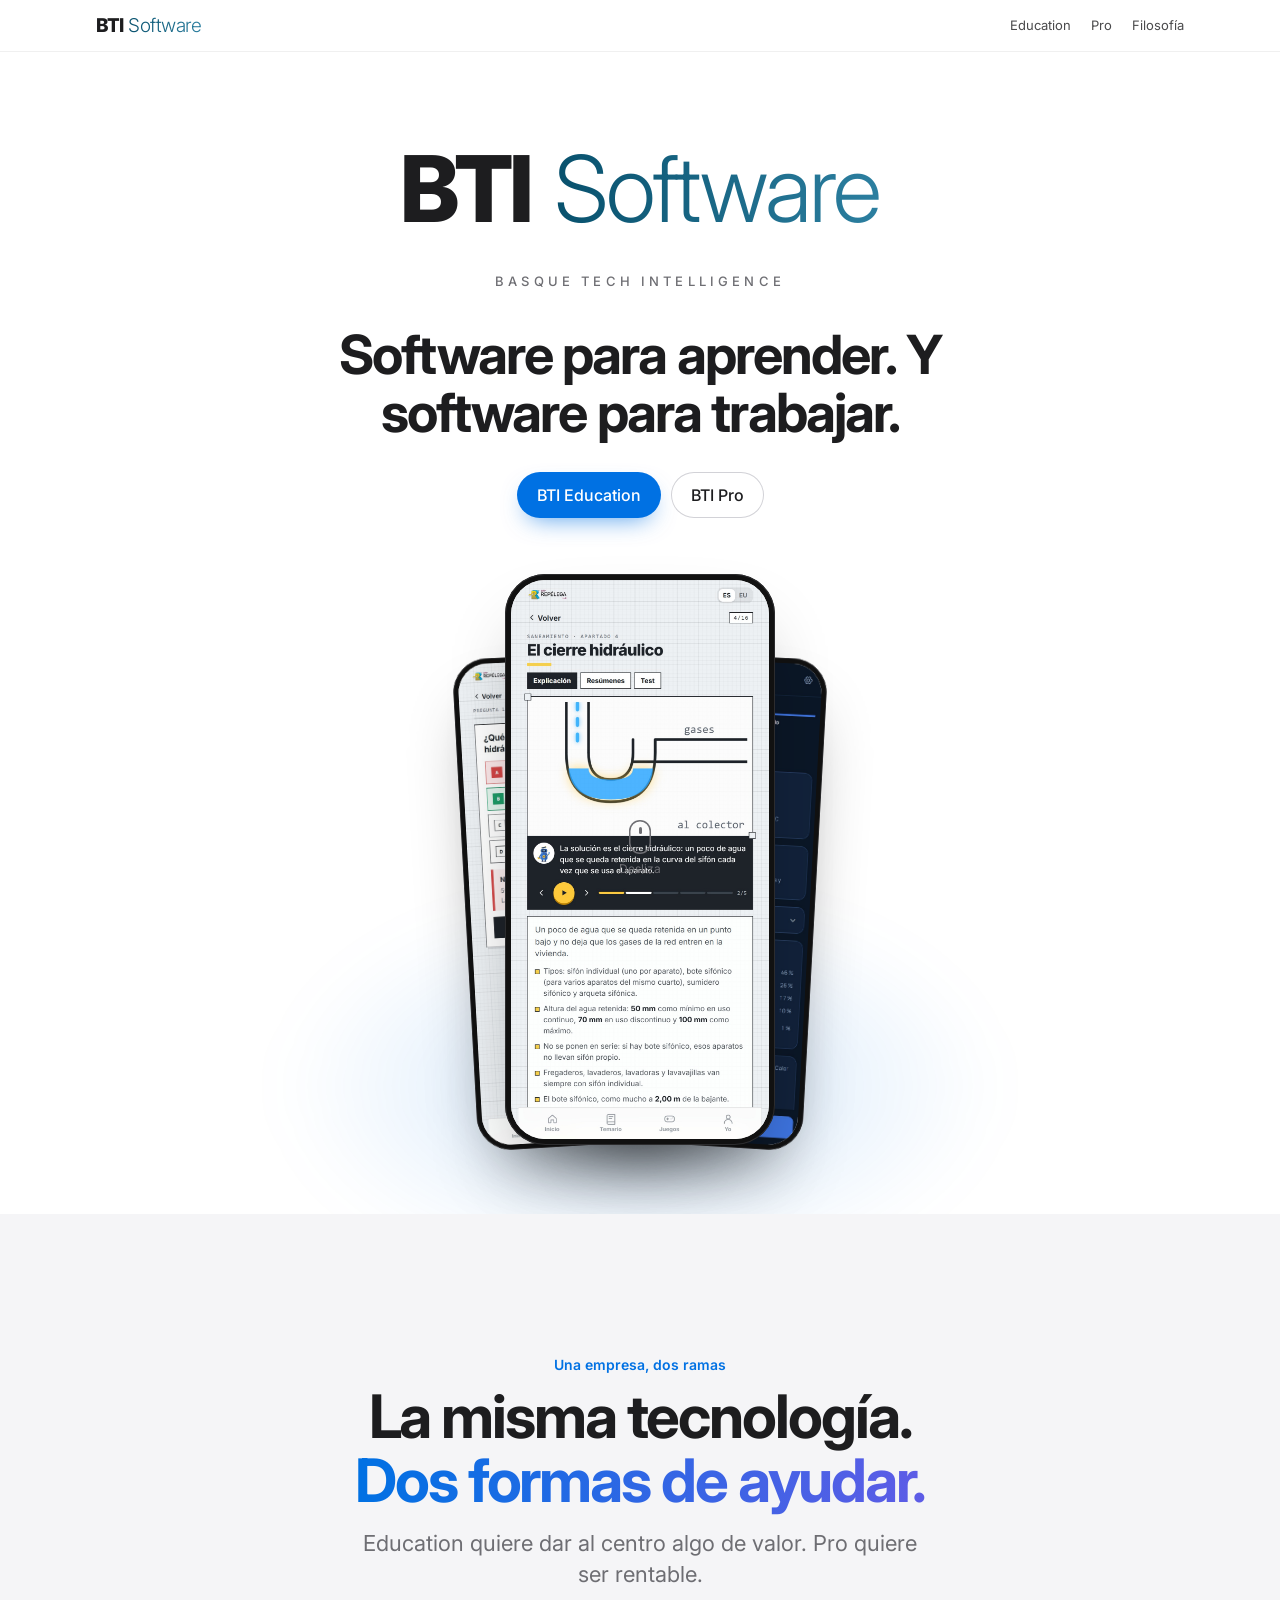
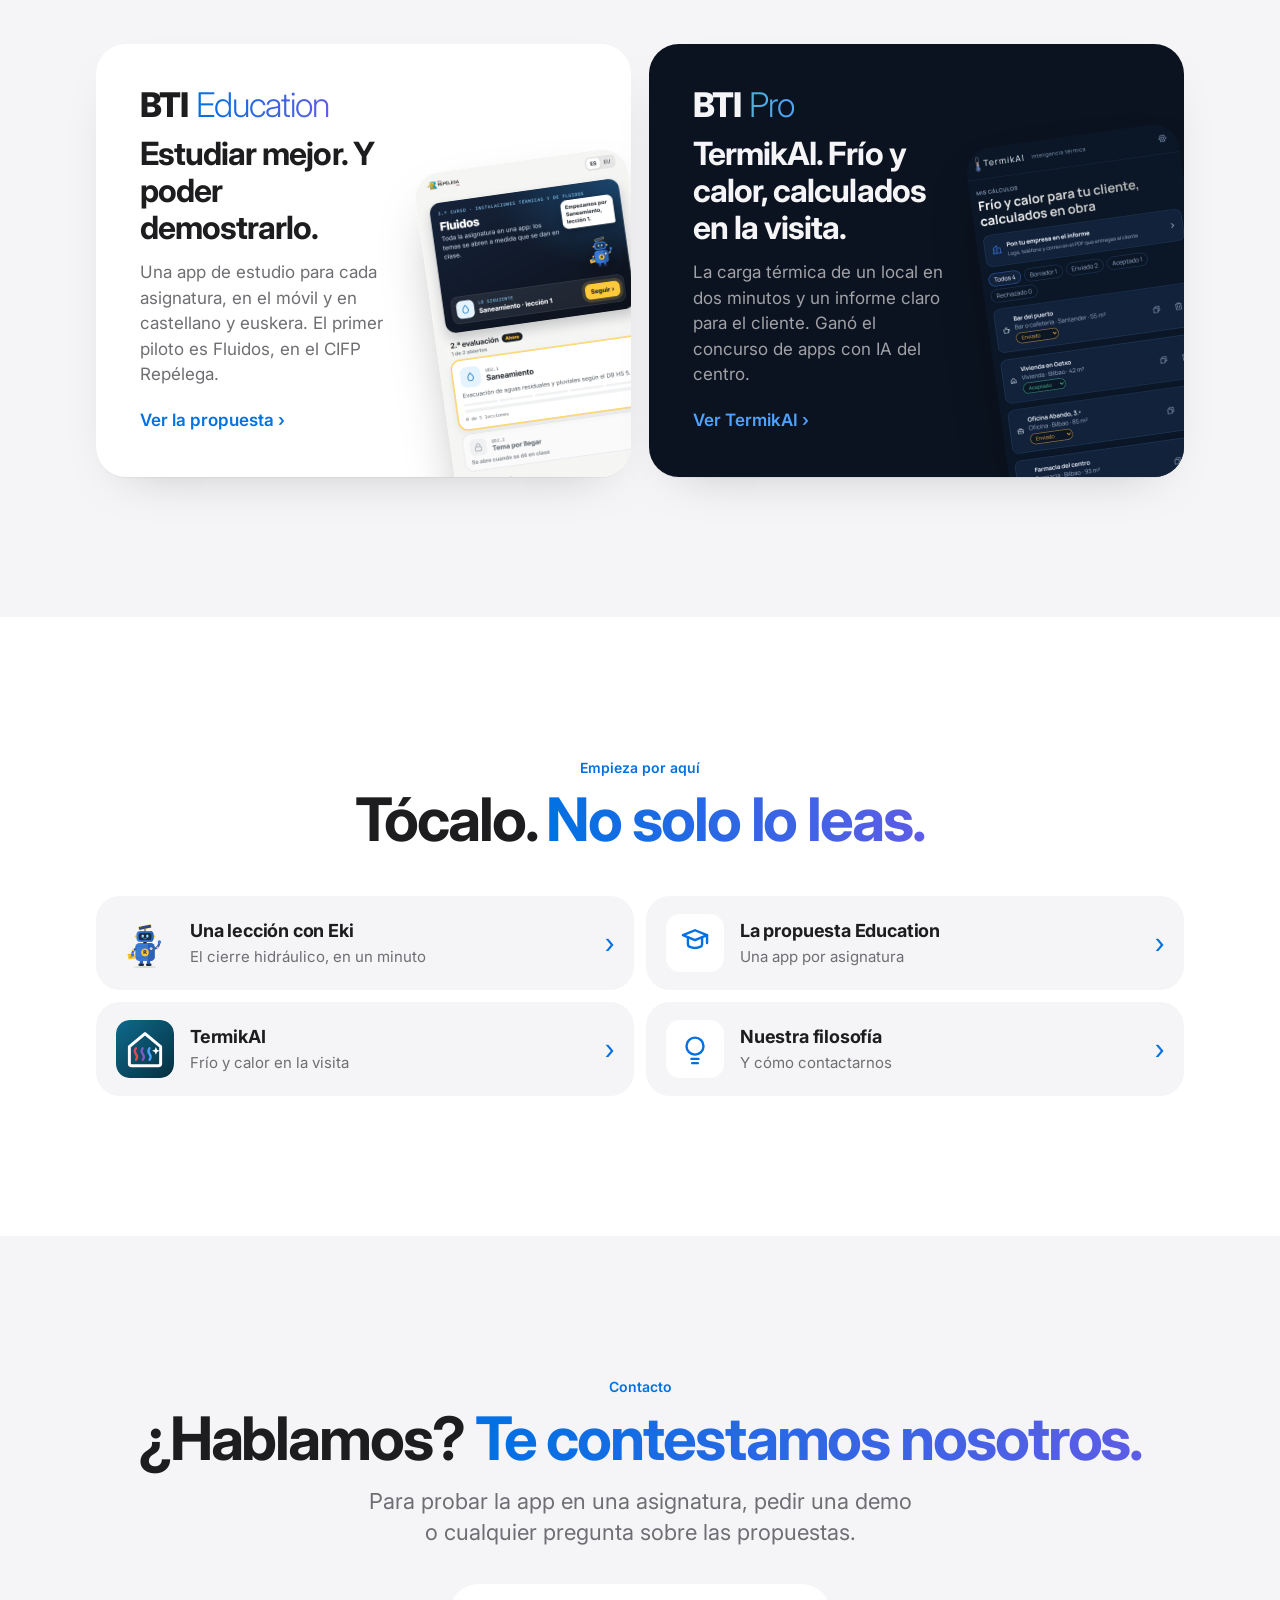
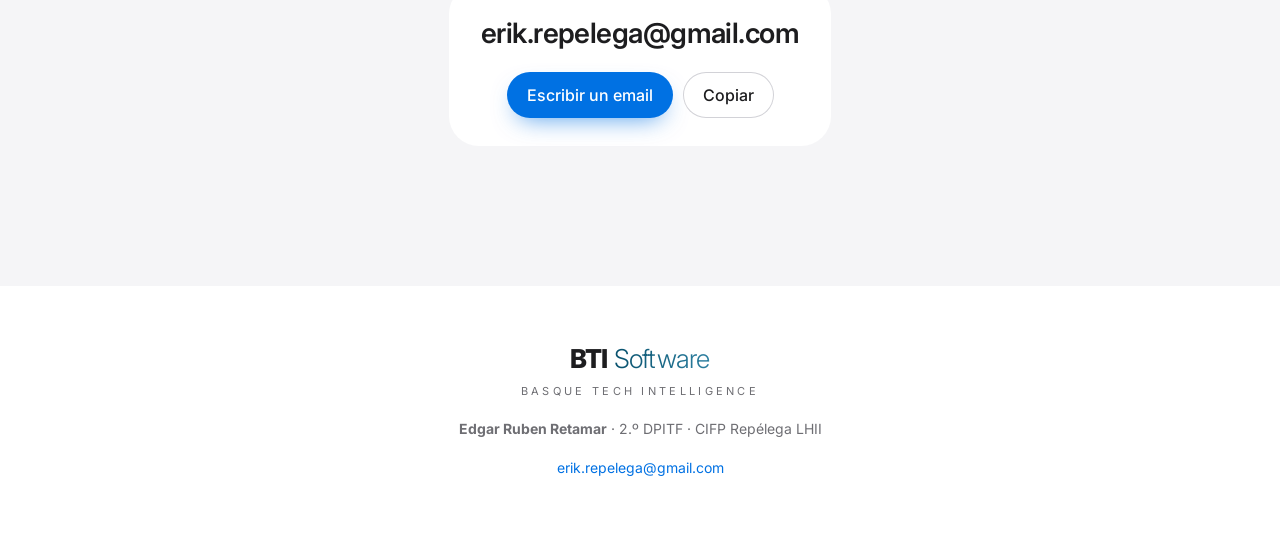
==== index.html @ 6adeb40c "Publicación 2026-11-21 17:12" ====
<!doctype html>
<html lang="es">
<head>
<meta charset="utf-8">
<meta name="viewport" content="width=device-width, initial-scale=1">
<title>BTI Software</title>
<meta name="description" content="BTI Software: BTI Education y BTI Pro. Propuestas, demos y vídeos.">
<link rel="icon" href="img/robot.svg">
<link rel="preconnect" href="https://fonts.googleapis.com">
<link rel="stylesheet" href="https://fonts.googleapis.com/css2?family=Inter:wght@300;400;500;600;700;800&display=swap">
<link rel="stylesheet" href="css/estilos.css">
</head>
<body>

<nav class="nav" id="nav">
  <div class="wrap">
    <a href="index.html" class="bti" aria-label="BTI Software"><b>BTI</b><i class="sw">Software</i></a>
    <div class="links"><a href="education.html">Education</a><a href="pro.html">Pro</a><a href="filosofia.html">Filosofía</a></div>
  </div>
  <div class="progress" id="progress"></div>
</nav>


<main>
<!-- 1 · Portada -->
<header class="hero" id="top">
  <div class="wrap">
    <div class="mark"><span class="bti"><b>BTI</b><i class="sw">Software</i></span></div>
    <p class="tag">Basque Tech Intelligence</p>
    <h1 id="hero-title">Software para aprender. Y software para trabajar.</h1>
    <div class="branches">
      <a class="pill solid" href="education.html">BTI Education</a>
      <a class="pill ghost" href="pro.html">BTI Pro</a>
    </div>
  </div>
  <div class="fan" id="fan" aria-label="Capturas de las apps">
    <div class="glow"></div>
    <div class="phone" data-i="-1"><img src="img/test.jpg" alt="Test de la app de Fluidos"></div>
    <div class="phone" data-i="1"><img src="img/tk-resultado.jpg" alt="Resultado de TermikAI"></div>
    <div class="phone" data-i="0"><img src="img/teoria.jpg" alt="Teoría animada con Eki"></div>
  </div>
  <div class="scroll-hint"><span></span>Desliza</div>
</header>

<!-- 2 · La matriz y sus dos ramas -->
<section class="pad grey">
  <div class="wrap center">
    <p class="eyebrow rv">Una empresa, dos ramas</p>
    <h2 class="h2 rv d1">La misma tecnología. <span class="grad-edu">Dos formas de ayudar.</span></h2>
    <p class="sub rv d2">Education quiere dar al centro algo de valor. Pro quiere ser rentable.</p>
  </div>
  <div class="wrap">
    <div class="two">
      <a class="branch rv" href="education.html">
        <div class="text">
          <span class="bti"><b>BTI</b><i class="edu">Education</i></span>
          <h3>Estudiar mejor. Y poder demostrarlo.</h3>
          <p>Una app de estudio para cada asignatura, en el móvil y en castellano y euskera. El primer piloto es Fluidos, en el CIFP Repélega.</p>
          <span class="go">Ver la propuesta ›</span>
        </div>
        <img class="art" src="img/inicio.png" alt="">
      </a>
      <a class="branch dark rv d1" href="pro.html">
        <div class="text">
          <span class="bti"><b>BTI</b><i class="pro">Pro</i></span>
          <h3>TermikAI. Frío y calor, calculados en la visita.</h3>
          <p>La carga térmica de un local en dos minutos y un informe claro para el cliente. Ganó el concurso de apps con IA del centro.</p>
          <span class="go">Ver TermikAI ›</span>
        </div>
        <img class="art" src="img/tk-inicio.jpg" alt="">
      </a>
    </div>
  </div>
</section>
<!-- 3 · Accesos -->
<section class="pad">
  <div class="wrap center">
    <p class="eyebrow rv">Empieza por aquí</p>
    <h2 class="h2 rv d1">Tócalo. <span class="grad-edu">No solo lo leas.</span></h2>
  </div>
  <div class="wrap">
    <div class="tiles">
      <a class="tile rv" href="education.html#eki"><img src="img/robot.svg" alt=""><span><b>Una lección con Eki</b><small>El cierre hidráulico, en un minuto</small></span><i>›</i></a>
      <a class="tile rv d1" href="education.html"><svg viewBox="0 0 24 24"><path d="M3.5 6.5 12 3l8.5 3.5L12 10z"/><path d="M7 8.3V13c0 1.4 2.2 2.5 5 2.5s5-1.1 5-2.5V8.3M20.5 6.5V12"/></svg><span><b>La propuesta Education</b><small>Una app por asignatura</small></span><i>›</i></a>
      <a class="tile rv d2" href="pro.html"><img class="shot" src="img/termikai-icono.svg" alt=""><span><b>TermikAI</b><small>Frío y calor en la visita</small></span><i>›</i></a>
      <a class="tile rv d3" href="filosofia.html"><svg viewBox="0 0 24 24"><circle cx="12" cy="10" r="6"/><path d="M9.5 19h5M10 22h4"/></svg><span><b>Nuestra filosofía</b><small>Y cómo contactarnos</small></span><i>›</i></a>
    </div>
  </div>
</section>
<!-- Contacto -->
<section class="pad grey contact" id="contacto">
  <div class="wrap center">
    <p class="eyebrow rv">Contacto</p>
    <h2 class="h2 rv d1">¿Hablamos? <span class="grad-edu">Te contestamos nosotros.</span></h2>
    <p class="sub rv d2">Para probar la app en una asignatura, pedir una demo o cualquier pregunta sobre las propuestas.</p>
    <div class="mailbox rv d3">
      <span class="addr" id="mail-addr">erik.repelega@gmail.com</span>
      <div class="mail-btns">
        <a class="pill solid" href="mailto:erik.repelega@gmail.com?subject=BTI%20Software">Escribir un email</a>
        <button class="pill ghost" id="mail-copy" type="button">Copiar</button>
      </div>
    </div>
  </div>
</section>
</main>

<footer>
  <span class="bti"><b>BTI</b><i class="sw">Software</i></span>
  <p class="tag">Basque Tech Intelligence</p>
  <p><b>Edgar Ruben Retamar</b> · 2.º DPITF · CIFP Repélega LHII</p>
  <p><a class="mail" href="mailto:erik.repelega@gmail.com">erik.repelega@gmail.com</a></p>
</footer>

<script src="js/main.js"></script>
</body>
</html>
---- css/estilos.css ----
/* Web piloto de BTI Software: estilo Apple (blanco, gris claro, un bloque oscuro), las dos ramas y acceso a informes, demos y vídeos.
   Sin librerías salvo qrcodejs para los QR. Todos los efectos respetan prefers-reduced-motion. */
:root {
  --ink: #1D1D1F; --soft: #6E6E73; --line: #D2D2D7; --grey: #F5F5F7; --white: #FFFFFF;
  --blue: #0071E3; --indigo: #5E5CE6; --petrol: #08516D; --petrol2: #2C7FA0; --water: #2F8BDB;
  --night: #0B1320; --night2: #131E2E;
  --f: 'Inter', -apple-system, 'Segoe UI', Arial, sans-serif;
}
* { box-sizing: border-box; }
html { scroll-behavior: smooth; }
body { margin: 0; background: var(--white); color: var(--ink); font-family: var(--f); font-size: 17px; line-height: 1.5; -webkit-font-smoothing: antialiased; overflow-x: hidden; }
h1, h2, h3, p { margin: 0; }
a { color: inherit; }
img { display: block; max-width: 100%; }
.wrap { max-width: 1120px; margin: 0 auto; padding: 0 16px; }
.grad-sw { background: linear-gradient(90deg, var(--petrol), var(--petrol2)); -webkit-background-clip: text; background-clip: text; color: transparent; }
.grad-edu { background: linear-gradient(90deg, var(--blue), var(--indigo)); -webkit-background-clip: text; background-clip: text; color: transparent; }
.grad-pro { background: linear-gradient(90deg, #4FB0D6, #4DA3FF); -webkit-background-clip: text; background-clip: text; color: transparent; }
.eyebrow { font-size: 14px; font-weight: 600; color: var(--blue); }
.h2 { font-size: clamp(34px, 6vw, 60px); font-weight: 700; letter-spacing: -0.035em; line-height: 1.06; margin-top: 10px; text-wrap: balance; }
.sub { font-size: clamp(18px, 2.4vw, 22px); color: var(--soft); line-height: 1.4; margin-top: 16px; max-width: 40ch; }
.center { text-align: center; } .center .sub { margin-left: auto; margin-right: auto; }
section { position: relative; }
.pad { padding: clamp(72px, 11vw, 140px) 0; }
.grey { background: var(--grey); }

/* Marca (opción A): BTI en negrita y la rama fina en degradado */
.bti { display: inline-flex; align-items: baseline; gap: .26em; letter-spacing: -.045em; line-height: 1; white-space: nowrap; }
.bti b { font-weight: 800; } .bti i { font-style: normal; font-weight: 300; letter-spacing: -.03em; }
.bti .sw { background: linear-gradient(90deg, var(--petrol), var(--petrol2)); -webkit-background-clip: text; background-clip: text; color: transparent; }
.bti .edu { background: linear-gradient(90deg, var(--blue), var(--indigo)); -webkit-background-clip: text; background-clip: text; color: transparent; }
.bti .pro { background: linear-gradient(90deg, var(--petrol2), var(--blue)); -webkit-background-clip: text; background-clip: text; color: transparent; }
.dark .bti .pro { background-image: linear-gradient(90deg, #4FB0D6, #4DA3FF); }

/* ---------- Barra ---------- */
.nav { position: fixed; inset: 0 0 auto 0; z-index: 50; height: 52px; display: flex; align-items: center; background: rgba(255,255,255,.72);
  backdrop-filter: saturate(180%) blur(20px); -webkit-backdrop-filter: saturate(180%) blur(20px); border-bottom: 1px solid rgba(0,0,0,.06); transition: background .3s; }
.nav.on-dark { background: rgba(11,19,32,.72); border-color: rgba(255,255,255,.08); color: #F5F5F7; }
.nav .wrap { display: flex; align-items: center; gap: 22px; width: 100%; }
.nav .bti { font-size: 19px; text-decoration: none; }
.nav .links { margin-left: auto; display: flex; gap: 20px; font-size: 13px; }
.nav .links a { text-decoration: none; opacity: .8; }
.nav .links a.here { opacity: 1; font-weight: 600; } .nav .links a:hover { opacity: 1; }
.progress { position: absolute; left: 0; bottom: -1px; height: 2px; width: 100%; transform-origin: 0 50%; transform: scaleX(0); background: linear-gradient(90deg, var(--petrol2), var(--blue), var(--indigo)); }
@media (max-width: 620px) { .nav .links a.hide-sm { display: none; } }

/* ---------- Portada ---------- */
.hero { min-height: 100vh; padding: 120px 0 0; text-align: center; overflow: hidden; }
.hero .mark { font-size: clamp(40px, 9vw, 92px); }
.hero .tag { margin-top: 14px; font-size: 13px; letter-spacing: .32em; text-transform: uppercase; color: var(--soft); font-weight: 500; }
.hero h1 { margin: 34px auto 0; font-size: clamp(30px, 5vw, 54px); font-weight: 700; letter-spacing: -0.035em; line-height: 1.08; max-width: 18ch; }
.hero h1 .w { display: inline-block; opacity: 0; transform: translateY(.5em); filter: blur(8px); transition: opacity .8s, transform .8s cubic-bezier(.2,.7,.2,1), filter .8s; }
.hero.go h1 .w { opacity: 1; transform: none; filter: none; }
.branches { display: flex; gap: 10px; justify-content: center; margin-top: 30px; flex-wrap: wrap; }
.pill { display: inline-flex; align-items: center; gap: 8px; padding: 11px 20px; border-radius: 999px; font-size: 16px; font-weight: 500; text-decoration: none; transition: transform .25s, box-shadow .25s; }
.pill:hover { transform: translateY(-2px); }
.pill.solid { background: var(--blue); color: #fff; box-shadow: 0 10px 24px -10px rgba(0,113,227,.7); }
.pill.ghost { background: #fff; color: var(--ink); box-shadow: 0 0 0 1px var(--line) inset; }
.fan { position: relative; height: clamp(380px, 62vw, 640px); max-width: 900px; margin: 56px auto 0; perspective: 1400px; }
.phone { position: absolute; left: 50%; top: 0; width: clamp(160px, 26vw, 270px); aspect-ratio: 500 / 1058; border-radius: 15% / 7%; background: #111; padding: clamp(4px, .6vw, 6px);
  box-shadow: 0 40px 80px -30px rgba(0,0,0,.45), 0 0 0 1px #2c2c2e inset; will-change: transform; }
.phone img, .phone iframe { width: 100%; height: 100%; object-fit: cover; object-position: top; border-radius: 13% / 6.2%; border: 0; background: #fff; }
.glow { position: absolute; inset: auto 10% -10% 10%; height: 60%; background: radial-gradient(closest-side, rgba(0,113,227,.18), transparent); filter: blur(30px); }
.scroll-hint { position: absolute; left: 50%; bottom: 22px; transform: translateX(-50%); font-size: 12px; color: var(--soft); display: grid; justify-items: center; gap: 6px; z-index: 3; }
.scroll-hint span { width: 22px; height: 34px; border-radius: 12px; box-shadow: 0 0 0 1.5px var(--soft) inset; position: relative; }
.scroll-hint span::after { content: ''; position: absolute; left: 50%; top: 7px; width: 3px; height: 7px; margin-left: -1.5px; border-radius: 2px; background: var(--soft); animation: hint 1.8s infinite; }
@keyframes hint { 0% { transform: translateY(0); opacity: 1; } 70% { transform: translateY(10px); opacity: 0; } 100% { opacity: 0; } }

/* ---------- Revelado al entrar ---------- */
.rv { opacity: 0; transform: translateY(34px); transition: opacity 1s, transform 1s cubic-bezier(.2,.7,.2,1); }
.rv.in { opacity: 1; transform: none; }
.rv.d1 { transition-delay: .1s; } .rv.d2 { transition-delay: .2s; } .rv.d3 { transition-delay: .3s; }

/* ---------- Matriz y ramas ---------- */
.two { display: grid; gap: 18px; margin-top: 54px; }
@media (min-width: 800px) { .two { grid-template-columns: 1fr 1fr; } }
.branch { position: relative; border-radius: 30px; padding: clamp(28px, 4vw, 44px); overflow: hidden; text-decoration: none; display: grid; gap: 14px; min-height: 380px; align-content: start;
  background: #fff; box-shadow: 0 1px 0 rgba(0,0,0,.04), 0 20px 50px -30px rgba(0,0,0,.25); transition: transform .4s cubic-bezier(.2,.7,.2,1); isolation: isolate; }
.branch::before { content: ''; position: absolute; inset: 0; z-index: -1; opacity: 0; transition: opacity .3s;
  background: radial-gradient(420px circle at var(--mx, 50%) var(--my, 50%), var(--spot, rgba(0,113,227,.12)), transparent 60%); }
.branch:hover::before { opacity: 1; }
.branch.dark { background: var(--night); color: #F5F5F7; --spot: rgba(77,163,255,.18); }
.branch .bti { font-size: 34px; }
.branch h3 { font-size: clamp(24px, 3vw, 32px); letter-spacing: -0.03em; line-height: 1.15; font-weight: 700; }
.branch p { color: var(--soft); } .branch.dark p { color: #A1A1A6; }
.branch .go { margin-top: 6px; font-weight: 600; color: var(--blue); } .branch.dark .go { color: #4DA3FF; }
.branch .art { position: absolute; right: -24px; bottom: -110px; width: 40%; max-width: 230px; transform: rotate(-8deg); border-radius: 26px; box-shadow: 0 30px 60px -20px rgba(0,0,0,.4); transition: transform .6s cubic-bezier(.2,.7,.2,1); }
.branch:hover .art { transform: rotate(-4deg) translateY(-12px); }
.branch .text { max-width: 58%; display: grid; gap: 14px; }
@media (max-width: 520px) { .branch .text { max-width: 100%; } .branch .art { position: relative; right: auto; bottom: auto; width: 60%; margin: 10px 0 -60px auto; } }

/* ---------- Historia con el móvil fijo ---------- */
.story { height: 320vh; }
.story .stick { position: sticky; top: 0; height: 100vh; display: grid; align-items: center; overflow: hidden; }
.story .grid { display: grid; gap: 30px; align-items: center; }
@media (min-width: 860px) { .story .grid { grid-template-columns: 1fr 1fr; } }
.steps { position: relative; min-height: 260px; }
.st { position: absolute; inset: 0; opacity: 0; transform: translateY(30px); transition: opacity .6s, transform .6s cubic-bezier(.2,.7,.2,1); pointer-events: none; }
.st.on { opacity: 1; transform: none; pointer-events: auto; }
.st .k { font-size: 14px; font-weight: 700; color: var(--blue); letter-spacing: .08em; }
.st h3 { font-size: clamp(34px, 5vw, 56px); font-weight: 700; letter-spacing: -0.04em; line-height: 1.04; margin-top: 8px; }
.st ul { list-style: none; padding: 0; margin: 20px 0 0; display: grid; gap: 10px; font-size: 19px; }
.st li { display: flex; gap: 10px; align-items: center; } .st li::before { content: ''; width: 8px; height: 8px; border-radius: 50%; background: var(--blue); flex: none; }
.dots { display: flex; gap: 8px; margin-top: 28px; } .dots i { width: 8px; height: 8px; border-radius: 4px; background: var(--line); transition: width .4s, background .4s; } .dots i.on { width: 28px; background: var(--blue); }
.story .stage { position: relative; height: min(76vh, 640px); display: grid; place-items: center; }
.story .phone { position: relative; left: auto; top: auto; width: auto; height: 100%; }
.story .phone img { position: absolute; inset: clamp(4px, .6vw, 6px); width: calc(100% - 2 * clamp(4px, .6vw, 6px)); height: calc(100% - 2 * clamp(4px, .6vw, 6px)); opacity: 0; transform: scale(1.04); transition: opacity .7s, transform .9s; }
.story .phone img.on { opacity: 1; transform: none; }
@media (max-width: 859px) { .story .stage { height: 52vh; order: -1; } .steps { min-height: 230px; } }

/* ---------- Lección de Eki ---------- */
.lesson { display: grid; gap: 22px; margin-top: 48px; background: #fff; border-radius: 32px; padding: clamp(18px, 3vw, 34px); box-shadow: 0 30px 70px -40px rgba(0,0,0,.35); }
@media (min-width: 900px) { .lesson { grid-template-columns: 1.25fr 1fr; align-items: center; } }
.board { position: relative; border-radius: 22px; overflow: hidden; background: #FBFBFD; box-shadow: 0 0 0 1px #ECECF0 inset;
  background-image: linear-gradient(#EEF1F6 1px, transparent 1px), linear-gradient(90deg, #EEF1F6 1px, transparent 1px); background-size: 26px 26px; }
.board svg { display: block; width: 100%; height: auto; }
.board .label { font: 600 clamp(13px, 3.4vw, 15px) var(--f); fill: var(--soft); }
.board .pipe-o { fill: none; stroke: #C9CED6; stroke-width: 26; stroke-linecap: round; stroke-linejoin: round; }
.board .pipe-i { fill: none; stroke: #fff; stroke-width: 18; stroke-linecap: round; stroke-linejoin: round; }
.board .water { fill: none; stroke: var(--water); stroke-width: 18; stroke-linecap: round; stroke-dasharray: 1; stroke-dashoffset: 1; transition: stroke-dashoffset 1.2s cubic-bezier(.4,0,.2,1); }
.board .water.full { stroke-dashoffset: 0; }
.board .vent { opacity: 0; transform: translateY(20px); transition: opacity .6s, transform .8s cubic-bezier(.2,.7,.2,1); }
.board .vent.on { opacity: 1; transform: none; }
.board .air { opacity: 0; } .board .vent.on .air { opacity: 1; }
.board .smell { opacity: 0; transition: opacity .5s; } .board .smell.on { opacity: 1; }
.board .stop { opacity: 0; transition: opacity .4s; } .board .stop.on { opacity: 1; }
.board .basin { fill: #fff; stroke: #C9CED6; stroke-width: 3; }
.coach { display: grid; gap: 16px; }
.eki-row { display: flex; gap: 14px; align-items: flex-end; }
.eki { width: clamp(84px, 11vw, 120px); flex: none; animation: bob 3.2s ease-in-out infinite; transform-origin: 50% 100%; }
.eki.talk { animation: bob 3.2s ease-in-out infinite, nod .5s ease-in-out 2; }
@keyframes bob { 50% { transform: translateY(-6px); } }
@keyframes nod { 50% { rotate: -4deg; } }
.say { position: relative; background: var(--grey); border-radius: 20px 20px 20px 6px; padding: 16px 18px; font-size: 18px; line-height: 1.45; min-height: 110px; flex: 1; }
.say b { color: var(--blue); font-weight: 600; }
.say .caret { display: inline-block; width: 2px; height: 1em; background: var(--blue); vertical-align: -2px; margin-left: 2px; animation: blink .9s steps(1) infinite; }
@keyframes blink { 50% { opacity: 0; } }
.ctrl { display: flex; align-items: center; gap: 10px; flex-wrap: wrap; }
.btn { appearance: none; border: 0; font: 600 16px var(--f); border-radius: 999px; padding: 12px 22px; cursor: pointer; background: var(--blue); color: #fff; transition: transform .2s, background .2s; }
.btn:hover { transform: translateY(-1px); } .btn.sec { background: #fff; color: var(--ink); box-shadow: 0 0 0 1px var(--line) inset; }
.btn:disabled { opacity: .4; cursor: default; transform: none; }
.ldots { display: flex; gap: 6px; margin-left: auto; } .ldots i { width: 7px; height: 7px; border-radius: 4px; background: var(--line); transition: width .3s, background .3s; } .ldots i.on { width: 22px; background: var(--blue); }
.quiz { display: grid; gap: 8px; } .quiz[hidden] { display: none; }
.opt { text-align: left; background: #fff; color: var(--ink); box-shadow: 0 0 0 1px var(--line) inset; border-radius: 14px; padding: 13px 16px; font-weight: 500; }
.opt.ok { background: #E8F6EE; box-shadow: 0 0 0 2px #1E9E5A inset; } .opt.ko { background: #F4F4F6; color: var(--soft); text-decoration: line-through; }
.confetti { position: absolute; inset: 0; pointer-events: none; overflow: hidden; }
.confetti i { position: absolute; width: 8px; height: 12px; border-radius: 2px; top: 40%; left: 50%; animation: pop 1.2s cubic-bezier(.2,.7,.3,1) forwards; }
@keyframes pop { to { transform: translate(var(--x), var(--y)) rotate(var(--r)); opacity: 0; } }

/* ---------- Cifras ---------- */
.nums { display: grid; grid-template-columns: repeat(2, 1fr); gap: 12px; margin-top: 46px; }
@media (min-width: 800px) { .nums { grid-template-columns: repeat(4, 1fr); } }
.num { background: #fff; border-radius: 26px; padding: 26px 22px; }
.grey .num { background: #fff; } .dark .num { background: var(--night2); }
.num .n { font-size: clamp(48px, 7vw, 72px); font-weight: 800; letter-spacing: -0.05em; line-height: 1; display: block; }
.num b { display: block; margin-top: 10px; font-size: 18px; } .num small { color: var(--soft); font-size: 14px; } .dark .num small { color: #A1A1A6; }

/* ---------- Demo en vivo ---------- */
.live { display: grid; gap: 30px; align-items: center; margin-top: 40px; }
@media (min-width: 860px) { .live { grid-template-columns: 1fr auto; } }
.live .phone { position: relative; left: auto; width: min(320px, 78vw); margin: 0 auto; }
.live .cover-btn { position: absolute; inset: clamp(4px, .6vw, 6px); border-radius: 13% / 6.2%; overflow: hidden; border: 0; padding: 0; cursor: pointer; background: #000; }
.live .cover-btn img { width: 100%; height: 100%; object-fit: cover; object-position: top; border-radius: 0; opacity: .55; transition: opacity .3s, transform .6s; }
.live .cover-btn:hover img { opacity: .4; transform: scale(1.03); }
.live .cover-btn span { position: absolute; inset: 0; display: grid; place-items: center; align-content: center; gap: 12px; color: #fff; font: 600 17px var(--f); }
.live .cover-btn span i { width: 66px; height: 66px; border-radius: 50%; background: rgba(255,255,255,.22); backdrop-filter: blur(10px); display: grid; place-items: center; animation: pulse 2s infinite; }
@keyframes pulse { 0% { box-shadow: 0 0 0 0 rgba(255,255,255,.5); } 100% { box-shadow: 0 0 0 22px rgba(255,255,255,0); } }
.checks { list-style: none; padding: 0; margin: 24px 0 0; display: grid; gap: 12px; }
.checks li { display: flex; gap: 12px; align-items: flex-start; font-size: 18px; }
.checks li svg { width: 24px; height: 24px; flex: none; stroke: var(--blue); fill: none; stroke-width: 2; stroke-linecap: round; stroke-linejoin: round; margin-top: 1px; }

/* ---------- Flujo ---------- */
.flow { position: relative; display: grid; gap: 16px; margin-top: 48px; }
@media (min-width: 800px) { .flow { grid-template-columns: repeat(4, 1fr); } }
.fl { background: var(--grey); border-radius: 24px; padding: 24px; position: relative; }
.fl small { font-size: 12px; font-weight: 700; color: var(--blue); letter-spacing: .08em; }
.fl h3 { font-size: 22px; margin-top: 6px; letter-spacing: -0.02em; } .fl p { color: var(--soft); margin-top: 4px; }
.fl .ln { position: absolute; left: 24px; right: 24px; top: 0; height: 3px; border-radius: 2px; background: linear-gradient(90deg, var(--blue), var(--indigo)); transform: scaleX(0); transform-origin: 0 50%; transition: transform .8s cubic-bezier(.2,.7,.2,1); }
.fl.in .ln { transform: scaleX(1); }
.phases { display: grid; gap: 14px; margin-top: 30px; }
@media (min-width: 800px) { .phases { grid-template-columns: repeat(3, 1fr); } }
.ph { border-radius: 24px; padding: 24px; box-shadow: 0 0 0 1px var(--line) inset; }
.ph .k { width: 34px; height: 34px; border-radius: 50%; display: grid; place-items: center; background: var(--blue); color: #fff; font-weight: 700; }
.ph small { display: block; margin-top: 14px; color: var(--blue); font-weight: 600; font-size: 13px; } .ph h3 { margin-top: 4px; font-size: 20px; } .ph p { color: var(--soft); margin-top: 6px; font-size: 16px; }

/* ---------- BTI Pro (oscuro) ---------- */
.dark { background: var(--night); color: #F5F5F7; }
.dark .eyebrow { color: #4DA3FF; } .dark .sub { color: #A1A1A6; }
.tk-logo { width: 74px; height: 74px; border-radius: 18px; box-shadow: 0 20px 40px -14px rgba(77,163,255,.5); }
.tksteps { display: grid; gap: 16px; margin-top: 50px; }
@media (min-width: 860px) { .tksteps { grid-template-columns: repeat(3, 1fr); } }
.tks { background: var(--night2); border-radius: 28px; padding: 26px 26px 0; overflow: hidden; display: grid; gap: 8px; align-content: start; }
.tks .k { font-size: 12px; font-weight: 700; letter-spacing: .08em; color: #4DA3FF; } .tks h3 { font-size: 24px; letter-spacing: -0.02em; } .tks p { color: #A1A1A6; }
.tks .peek { margin: 18px auto 0; width: 70%; aspect-ratio: 500 / 560; overflow: hidden; border-radius: 24px 24px 0 0; background: #111; padding: 6px 6px 0; transition: transform .6s cubic-bezier(.2,.7,.2,1); }
.tks:hover .peek { transform: translateY(-10px); }
.tks .peek img { width: 100%; border-radius: 19px 19px 0 0; }
.norms { display: flex; flex-wrap: wrap; gap: 8px; margin-top: 26px; }
.norms span { padding: 8px 14px; border-radius: 999px; font-size: 14px; background: rgba(255,255,255,.07); color: #D2D2D7; }
.disc { margin-top: 18px; font-size: 13px; color: #86868B; max-width: 70ch; }

/* ---------- Informes, demos y QR ---------- */
.docs { display: grid; gap: 18px; margin-top: 50px; }
@media (min-width: 860px) { .docs { grid-template-columns: 1fr 1fr; } }
.doc { border-radius: 30px; padding: clamp(24px, 3vw, 36px); background: #fff; box-shadow: 0 20px 50px -34px rgba(0,0,0,.3); display: grid; gap: 18px; align-content: start; }
.doc .bti { font-size: 28px; } .doc h3 { font-size: 24px; letter-spacing: -0.02em; }
.qrs { display: grid; grid-template-columns: 1fr 1fr; gap: 12px; }
.qr-card { border-radius: 22px; padding: 16px; background: var(--grey); display: grid; gap: 10px; justify-items: center; text-align: center; text-decoration: none; transition: transform .25s; }
.qr-card:hover { transform: translateY(-3px); }
.qr-card .qr { width: 100%; max-width: 150px; aspect-ratio: 1; background: #fff; border-radius: 14px; padding: 10px; }
.qr-card .qr img, .qr-card .qr canvas { width: 100% !important; height: auto !important; }
.qr-card b { font-size: 16px; } .qr-card small { display: block; font-size: 13px; color: var(--soft); font-weight: 400; }
.dl { display: flex; align-items: center; justify-content: space-between; gap: 12px; padding: 16px 18px; border-radius: 18px; box-shadow: 0 0 0 1px var(--line) inset; text-decoration: none; transition: background .2s; }
.dl:hover { background: var(--grey); } .dl b { display: block; } .dl small { color: var(--soft); }
.dl svg { width: 26px; height: 26px; stroke: var(--blue); fill: none; stroke-width: 1.8; stroke-linecap: round; stroke-linejoin: round; flex: none; }

footer { padding: 60px 0 70px; text-align: center; color: var(--soft); font-size: 14px; }
footer .bti { font-size: 26px; color: var(--ink); } footer .tag { letter-spacing: .3em; font-size: 11px; text-transform: uppercase; margin-top: 10px; }
footer p { margin-top: 18px; }

@media (prefers-reduced-motion: reduce) {
  *, *::before, *::after { animation: none !important; transition: none !important; }
  .rv, .hero h1 .w { opacity: 1; transform: none; filter: none; }
}

/* ---------- Accesos de la portada ---------- */
.tiles { display: grid; gap: 12px; margin-top: 44px; }
@media (min-width: 760px) { .tiles { grid-template-columns: 1fr 1fr; } }
.tile { display: flex; align-items: center; gap: 16px; padding: 18px 20px; border-radius: 24px; background: var(--grey); text-decoration: none; transition: transform .3s cubic-bezier(.2,.7,.2,1), background .3s; }
.tile:hover { transform: translateY(-3px); background: #EDEDF2; }
.tile img, .tile svg { width: 58px; height: 58px; flex: none; border-radius: 14px; object-fit: cover; object-position: top; }
.tile svg { padding: 12px; background: #fff; fill: none; stroke: var(--blue); stroke-width: 1.7; stroke-linecap: round; stroke-linejoin: round; }
.tile b { display: block; font-size: 18px; letter-spacing: -0.01em; } .tile small { color: var(--soft); font-size: 15px; }
.tile i { margin-left: auto; font-style: normal; font-size: 28px; color: var(--blue); line-height: 1; transition: transform .3s; }
.tile:hover i { transform: translateX(4px); }

/* ---------- Móvil ---------- */
@media (max-width: 600px) {
  .pad { padding: 64px 0; }
  .hero { padding-top: 92px; min-height: auto; }
  .hero .tag { letter-spacing: .22em; font-size: 11px; }
  .fan { height: 118vw; margin-top: 36px; }
  .phone { width: 46vw; }
  .scroll-hint { display: none; }
  .nav .links { gap: 14px; }
  .lesson { padding: 12px; border-radius: 26px; margin-top: 32px; }
  .say { font-size: 16px; min-height: 120px; }
  .eki { width: 70px; }
  .ctrl .btn { padding: 11px 18px; }
  .story { height: 300vh; }
  .story .stick { align-items: start; padding-top: 64px; }
  .story .grid { gap: 14px; }
  .story .stage { height: 46vh; }
  .st h3 { font-size: 30px; } .st ul { font-size: 16px; margin-top: 12px; gap: 6px; }
  .steps { min-height: 250px; }
  .dots { margin-top: 0; }
  .num { padding: 20px 16px; border-radius: 20px; }
  .doc { border-radius: 24px; }
  .qr-card { padding: 12px; }
  .tks .peek { width: 78%; }
}

/* ---------- Filosofía ---------- */
.phil-top { padding-top: clamp(120px, 16vw, 180px); padding-bottom: 0; }
.phil-top .h2 { font-size: clamp(40px, 8vw, 84px); }
/* Manifiesto fijo: cada palabra se enciende según lo bajado (main.js) */
.mani { height: 240vh; }
.mani .stick { position: sticky; top: 0; height: 100vh; display: flex; align-items: center; }
.mani-text { font-size: clamp(28px, 4.6vw, 54px); font-weight: 700; letter-spacing: -0.03em; line-height: 1.18; max-width: 24ch; margin: 0 auto; text-align: center; text-wrap: balance; }
.mani-text .w { color: var(--ink); opacity: .14; transition: opacity .35s, color .35s; }
.mani-text .w.on { opacity: 1; }
.mani-text .w.key.on { color: var(--blue); }
.prs { display: grid; gap: 14px; margin-top: 48px; }
@media (min-width: 720px) { .prs { grid-template-columns: 1fr 1fr; } }
@media (min-width: 1000px) { .prs { grid-template-columns: repeat(3, 1fr); } }
.pr { position: relative; overflow: hidden; background: #fff; border-radius: 28px; padding: 28px; transition: transform .35s cubic-bezier(.2,.7,.2,1), box-shadow .35s; isolation: isolate; }
.pr::before { content: ''; position: absolute; inset: 0; z-index: -1; opacity: 0; transition: opacity .3s; background: radial-gradient(320px circle at var(--mx, 50%) var(--my, 50%), rgba(0,113,227,.10), transparent 60%); }
.pr:hover { transform: translateY(-4px); box-shadow: 0 24px 50px -30px rgba(0,0,0,.25); } .pr:hover::before { opacity: 1; }
.pr svg { width: 44px; height: 44px; fill: none; stroke: var(--blue); stroke-width: 1.6; stroke-linecap: round; stroke-linejoin: round; }
.pr small { display: block; margin-top: 18px; font-size: 12px; font-weight: 700; color: var(--soft); letter-spacing: .1em; }
.pr h3 { font-size: 24px; letter-spacing: -0.02em; line-height: 1.15; margin-top: 4px; }
.pr p { color: var(--soft); margin-top: 8px; }
.acro { display: grid; gap: 28px; margin-top: 36px; }
@media (min-width: 800px) { .acro { grid-template-columns: repeat(3, 1fr); } }
.acro b { font-size: clamp(64px, 10vw, 120px); font-weight: 800; letter-spacing: -0.05em; line-height: 1; background: linear-gradient(90deg, #4FB0D6, #4DA3FF); -webkit-background-clip: text; background-clip: text; color: transparent; }
.acro span { font-size: clamp(28px, 4vw, 44px); font-weight: 300; letter-spacing: -0.03em; }
.acro small { display: block; margin-top: 8px; color: #A1A1A6; font-size: 17px; }

/* ---------- Contacto ---------- */
.mailbox { display: inline-grid; gap: 18px; justify-items: center; margin-top: 36px; padding: 28px 32px; border-radius: 30px; background: #fff; max-width: 100%; }
.mailbox .addr { font-size: clamp(19px, 3.4vw, 28px); font-weight: 600; letter-spacing: -0.02em; overflow-wrap: anywhere; }
.mail-btns { display: flex; gap: 10px; flex-wrap: wrap; justify-content: center; }
.mail-btns button { font-family: var(--f); border: 0; cursor: pointer; }
footer a.mail { color: var(--blue); text-decoration: none; }
@media (max-width: 600px) {
  .mani { height: 220vh; }
  .mailbox { padding: 22px 18px; border-radius: 24px; }
  .pr { padding: 22px; border-radius: 24px; }
}
/* «Para llevar» de Education y Pro: tres QR (app, vídeo e informe) */
.doc.take { max-width: 760px; margin: 50px auto 0; }
.qrs.three { grid-template-columns: repeat(3, 1fr); }
/* En el móvil, un QR por fila y grande: así se puede enseñar la pantalla para que otro lo escanee */
@media (max-width: 600px) { .qrs, .qrs.three { grid-template-columns: 1fr; gap: 14px; } .qr-card { padding: 20px; } .qr-card .qr { max-width: 250px; padding: 14px; } .qr-card b { font-size: 18px; } }

/* ---------- Pro: la escena 3D movida con el scroll ---------- */
.film { height: 650vh; background: #000; }
.film .stick { position: sticky; top: 0; height: 100vh; overflow: hidden; }
.film .screen { position: absolute; inset: 0; background: #000; }
.film iframe { width: 100%; height: 100%; border: 0; display: block; pointer-events: none; opacity: 0; transition: opacity 1s; }
.film.ready iframe { opacity: 1; }
.film .load { position: absolute; inset: 0; display: grid; place-items: center; color: #6E6E73; font-size: 14px; letter-spacing: .1em; }
.film.ready .load { display: none; }
.film .caps { position: absolute; left: 0; right: 0; bottom: 11vh; height: 0; pointer-events: none; }
.fc { position: absolute; left: 16px; right: 16px; bottom: 0; text-align: center; color: #F5F5F7; font-size: clamp(30px, 4.6vw, 60px); font-weight: 600; letter-spacing: -0.03em; line-height: 1.1;
  opacity: 0; transform: translateY(18px); filter: blur(6px); transition: opacity .5s, transform .7s cubic-bezier(.2,.7,.2,1), filter .5s; text-shadow: 0 6px 34px rgba(0,0,0,.75); }
.fc small { display: block; font-size: 13px; font-weight: 500; letter-spacing: .32em; text-transform: uppercase; color: #9FD8FF; margin-bottom: 10px; }
.fc.on { opacity: 1; transform: none; filter: none; }
.film-hint { position: absolute; left: 0; right: 0; bottom: 4vh; text-align: center; font-size: 12px; letter-spacing: .3em; text-transform: uppercase; color: #8E8E93; transition: opacity .4s; }
.film.moved .film-hint { opacity: 0; }
.film-bar { position: absolute; left: 0; bottom: 0; height: 2px; width: 100%; background: linear-gradient(90deg, #2C7FA0, #4DA3FF); transform-origin: 0 50%; transform: scaleX(0); }
/* En vertical, la escena va en una franja panorámica y los rótulos debajo */
@media (max-aspect-ratio: 1/1) {
  .film { height: 560vh; }
  .film .screen { inset: auto 0; top: calc(50% - 28vw - 70px); aspect-ratio: 16 / 9; }
  .film .caps { bottom: auto; top: calc(50% + 28vw - 40px); }
  .fc { top: 0; bottom: auto; font-size: clamp(28px, 7.6vw, 44px); text-shadow: none; }
}
/* En horizontal, al final manda el logo de la escena: sin rótulo encima */
@media (min-aspect-ratio: 1/1) { .fc.last { display: none; } }

/* Próximamente en Pro: las tarjetas de filosofía en versión oscura, con su estado */
.dark .pr { background: #1C1C1E; box-shadow: 0 0 0 1px rgba(255,255,255,.07) inset; }
.dark .pr::before { background: radial-gradient(320px circle at var(--mx, 50%) var(--my, 50%), rgba(77,163,255,.16), transparent 60%); }
.dark .pr svg { stroke: #4DA3FF; }
.dark .pr p { color: #A1A1A6; }
.pr .state { display: inline-block; margin-top: 18px; padding: 4px 10px; border-radius: 99px; font-size: 12px; font-weight: 600; color: #4DA3FF; background: rgba(77,163,255,.12); }
.soon { padding-top: 0; }

/* ---------- Filosofía: efectos ---------- */
/* Título: cada palabra llega desenfocada y se asienta; al bajar, la cabecera se aleja */
.phil-top { overflow: hidden; }
#phil-head { will-change: transform, opacity; }
#phil-title .w { display: inline-block; opacity: 0; filter: blur(14px); transform: translateY(.35em) scale(.94); transition: opacity 1.1s, filter 1.1s, transform 1.3s cubic-bezier(.2,.7,.2,1); }
#phil-title .grad-edu .w { background: inherit; -webkit-background-clip: text; background-clip: text; color: transparent; padding-bottom: .08em; }
#phil-title.go .w { opacity: 1; filter: none; transform: none; }

/* Manifiesto: las palabras se enfocan al encenderse y las clave se subrayan */
.mani-text .w { display: inline-block; filter: blur(5px); transform: translateY(.14em); transition: opacity .5s, filter .6s, transform .6s cubic-bezier(.2,.7,.2,1), color .4s; }
.mani-text .w.on { filter: none; transform: none; }
.mani-text .w.key { position: relative; }
.mani-text .w.key::after { content: ''; position: absolute; left: 0; right: .25em; bottom: .02em; height: .08em; border-radius: 1em; background: linear-gradient(90deg, var(--blue), var(--indigo)); transform: scaleX(0); transform-origin: 0 50%; transition: transform .8s .25s cubic-bezier(.2,.7,.2,1); }
.mani-text .w.key.on::after { transform: scaleX(1); }

/* Principios: el icono se dibuja al aparecer y la tarjeta se inclina hacia el ratón */
.pr { transition: opacity 1s, transform .5s cubic-bezier(.2,.7,.2,1), box-shadow .35s; transform-style: preserve-3d; }
.pr svg .draw { stroke-dasharray: 1; stroke-dashoffset: 1; transition: stroke-dashoffset 1.6s .35s cubic-bezier(.4,0,.2,1); }
.pr.in svg .draw { stroke-dashoffset: 0; }
.pr.in.tilt { transform: perspective(900px) rotateX(var(--rx, 0deg)) rotateY(var(--ry, 0deg)) translateY(-4px); transition: opacity 1s, transform .12s linear, box-shadow .35s; transition-delay: 0s; }
.pr.in.tilt h3 { transform: translateZ(24px); } .pr h3 { transition: transform .5s; }

/* El nombre: B, T e I quietas en el centro; al bajar, cada una se abre en su palabra */
.name { height: 260vh; padding: 0; }
.name .stick { position: sticky; top: 0; height: 100vh; display: flex; align-items: center; }
.name .stick .wrap { width: 100%; }
.acro > div { --p: 0; }
.acro b { display: inline-block; opacity: calc(.3 + .7 * var(--p)); transform: scale(calc(1.15 - .15 * var(--p))); transform-origin: 100% 80%; }
.acro span { display: inline-block; clip-path: inset(-.2em calc((1 - var(--p)) * 100%) -.2em 0); opacity: var(--p); transform: translateX(calc((1 - var(--p)) * -.4em)); }
.acro small { opacity: clamp(0, calc(var(--p) * 2 - 1), 1); transform: translateY(calc((1 - var(--p)) * 14px)); }
@media (max-width: 799px) { .acro { gap: 18px; } .acro small { margin-top: 2px; } }
@media (max-height: 560px) { .name { height: auto; } .name .stick { position: static; height: auto; padding: 90px 0; } .acro > div { --p: 1 !important; } }
@media (prefers-reduced-motion: reduce) {
  #phil-title .w, .mani-text .w { opacity: 1; filter: none; transform: none; }
  .pr svg .draw { stroke-dashoffset: 0; }
  .name { height: auto; } .name .stick { position: static; height: auto; padding: 120px 0; } .acro > div { --p: 1 !important; }
}

/* ---------- Filosofía: las seis ideas como recorrido ---------- */
.route { list-style: none; position: relative; margin: 70px auto 0; padding: 0; max-width: 1000px; display: grid; gap: 90px; }
.route .rail { position: absolute; top: 10px; bottom: 10px; left: 50%; width: 2px; margin-left: -1px; background: var(--line); border-radius: 2px; overflow: hidden; }
.route .rail i { position: absolute; inset: 0; background: linear-gradient(180deg, var(--blue), var(--indigo)); transform: scaleY(0); transform-origin: 50% 0; }
.idea { position: relative; display: grid; grid-template-columns: 1fr 80px 1fr; align-items: center; }
.idea .txt { grid-column: 1; grid-row: 1; text-align: right; padding-right: 10px; }
.idea .viz { grid-column: 3; grid-row: 1; justify-self: start; }
.idea:nth-child(odd) .txt { grid-column: 3; text-align: left; padding: 0 0 0 10px; }
.idea:nth-child(odd) .viz { grid-column: 1; justify-self: end; }
.idea .dot { grid-column: 2; grid-row: 1; justify-self: center; z-index: 1; width: 52px; height: 52px; border-radius: 50%; display: grid; place-items: center; font-size: 15px; font-weight: 700; color: var(--soft); background: var(--grey); box-shadow: 0 0 0 2px var(--line) inset; transition: color .6s, box-shadow .6s, transform .6s cubic-bezier(.2,.7,.2,1); }
.idea.lit .dot { color: #fff; background: linear-gradient(135deg, var(--blue), var(--indigo)); box-shadow: 0 0 0 8px rgba(0,113,227,.12), 0 10px 30px -8px rgba(0,113,227,.6); transform: scale(1.08); }
.idea h3 { font-size: clamp(24px, 3vw, 32px); letter-spacing: -0.025em; line-height: 1.12; }
.idea p { color: var(--soft); margin-top: 10px; font-size: 17px; max-width: 34ch; display: inline-block; }
.viz { position: relative; width: 260px; height: 160px; display: grid; place-items: center; }
.viz svg { fill: none; stroke-linecap: round; stroke-linejoin: round; }

/* 1 · bombilla que se enciende y la pregunta que sale */
.v-bulb svg { width: 150px; stroke: var(--ink); stroke-width: 2.4; }
.v-bulb .glass { fill: rgba(0,113,227,0); transition: fill 1s .6s, stroke 1s .6s; }
.v-bulb .rays path { stroke: var(--blue); stroke-dasharray: 12; stroke-dashoffset: 12; transition: stroke-dashoffset .6s 1.2s; }
.idea.in .v-bulb .glass { fill: rgba(0,113,227,.14); stroke: var(--blue); }
.idea.in .v-bulb .rays path { stroke-dashoffset: 0; animation: ray 2.6s 2s ease-in-out infinite; }
@keyframes ray { 50% { opacity: .35; } }
.v-bulb .q { position: absolute; top: 18px; right: 2px; padding: 6px 12px; border-radius: 14px 14px 14px 4px; background: #fff; font-size: 14px; font-weight: 600; box-shadow: 0 8px 24px -12px rgba(0,0,0,.3); opacity: 0; transform: translateY(8px) scale(.9); transition: .6s 1.6s cubic-bezier(.2,.7,.2,1); }
.idea.in .v-bulb .q { opacity: 1; transform: none; }

/* 2 · IA → propuesta → persona que valida */
.v-flow { display: flex; align-items: center; justify-content: center; }
.v-flow .chip { flex: none; height: 46px; min-width: 46px; padding: 0 14px; border-radius: 23px; display: grid; place-items: center; font-weight: 700; font-size: 14px; background: #fff; box-shadow: 0 8px 24px -14px rgba(0,0,0,.35); opacity: 0; transform: scale(.7); transition: .5s cubic-bezier(.3,1.5,.5,1); }
.v-flow .ai { color: #fff; background: linear-gradient(135deg, var(--indigo), var(--blue)); }
.v-flow .ok { position: relative; padding: 0; width: 56px; height: 56px; border-radius: 50%; }
.v-flow .ok svg { width: 28px; stroke: var(--ink); stroke-width: 1.8; }
.v-flow .ok em { position: absolute; right: -4px; bottom: -4px; width: 22px; height: 22px; border-radius: 50%; display: grid; place-items: center; font-style: normal; font-size: 12px; color: #fff; background: #1E9E5A; transform: scale(0); transition: transform .4s 2.2s cubic-bezier(.3,1.6,.5,1); }
.v-flow .wire { position: relative; flex: none; width: 30px; height: 2px; background: var(--line); overflow: hidden; }
.v-flow .wire b { position: absolute; inset: 0; width: 40%; background: var(--blue); transform: translateX(-100%); }
.idea.in .v-flow .chip { opacity: 1; transform: none; }
.idea.in .v-flow .doc { transition-delay: .7s; } .idea.in .v-flow .ok { transition-delay: 1.4s; }
.idea.in .v-flow .ok em { transform: scale(1); }
.idea.in .v-flow .wire b { animation: wire 1.8s 1s linear infinite; }
.idea.in .v-flow .wire + .doc + .wire b { animation-delay: 1.6s; }
@keyframes wire { to { transform: translateX(260%); } }

/* 3 · hoja que se escribe y sellos de la norma */
.v-doc .sheet { width: 110px; height: 136px; border-radius: 12px; background: #fff; box-shadow: 0 14px 34px -18px rgba(0,0,0,.35); padding: 22px 16px; display: grid; gap: 12px; align-content: start; }
.v-doc .sheet i { height: 6px; border-radius: 3px; background: var(--line); transform: scaleX(0); transform-origin: 0 50%; transition: transform .6s cubic-bezier(.2,.7,.2,1); }
.v-doc .sheet i:nth-child(2) { width: 80%; transition-delay: .25s; } .v-doc .sheet i:nth-child(3) { transition-delay: .5s; } .v-doc .sheet i:nth-child(4) { width: 60%; transition-delay: .75s; }
.idea.in .v-doc .sheet i { transform: scaleX(1); }
.v-doc .stamp { position: absolute; padding: 5px 11px; border-radius: 9px; font-size: 13px; font-weight: 700; color: var(--blue); background: rgba(0,113,227,.1); box-shadow: 0 0 0 1.5px rgba(0,113,227,.35) inset; opacity: 0; transform: scale(1.8) rotate(-8deg); transition: .45s cubic-bezier(.3,1.4,.5,1); white-space: nowrap; }
.v-doc .s1 { left: 18px; top: 26px; } .v-doc .s2 { right: 18px; top: 50px; } .v-doc .s3 { right: 10px; bottom: 10px; color: #1E9E5A; background: rgba(30,158,90,.1); box-shadow: 0 0 0 1.5px rgba(30,158,90,.35) inset; }
.idea.in .v-doc .stamp { opacity: 1; transform: rotate(-6deg); }
.idea.in .v-doc .s1 { transition-delay: 1.1s; } .idea.in .v-doc .s2 { transition-delay: 1.4s; transform: rotate(5deg); } .idea.in .v-doc .s3 { transition-delay: 1.9s; transform: rotate(-3deg); }

/* 4 · bocadillo que cambia de idioma */
.v-lang { gap: 16px; align-content: center; }
.v-lang .bubble { position: relative; width: 150px; height: 64px; border-radius: 22px 22px 22px 6px; background: #fff; box-shadow: 0 12px 30px -16px rgba(0,0,0,.35); font-size: 26px; font-weight: 700; letter-spacing: -0.02em; overflow: hidden; }
.v-lang .bubble span { position: absolute; inset: 0; display: grid; place-items: center; }
.v-lang .eu { color: var(--blue); transform: translateY(100%); }
.idea.in .v-lang .es { animation: langOut 4s 1s infinite; } .idea.in .v-lang .eu { animation: langIn 4s 1s infinite; }
@keyframes langOut { 0%, 40% { transform: none; } 50%, 90% { transform: translateY(-100%); } 100% { transform: none; } }
@keyframes langIn { 0%, 40% { transform: translateY(100%); } 50%, 90% { transform: none; } 100% { transform: translateY(100%); } }
.v-lang .switch { position: relative; display: flex; width: 100px; height: 34px; border-radius: 17px; background: #E8E8ED; font-size: 12px; font-weight: 700; }
.v-lang .switch span { position: relative; z-index: 1; flex: 1; display: grid; place-items: center; }
.v-lang .switch i { position: absolute; top: 3px; left: 3px; width: 47px; height: 28px; border-radius: 14px; background: #fff; box-shadow: 0 2px 8px rgba(0,0,0,.15); }
.idea.in .v-lang .switch i { animation: knob 4s 1s infinite; }
@keyframes knob { 0%, 40% { transform: none; } 50%, 90% { transform: translateX(47px); } 100% { transform: none; } }

/* 5 · móvil con barras que suben */
.v-phone .ph { width: 76px; height: 140px; border-radius: 18px; background: #fff; box-shadow: 0 0 0 2.5px var(--ink) inset, 0 16px 34px -18px rgba(0,0,0,.4); display: flex; align-items: flex-end; justify-content: center; gap: 6px; padding: 0 12px 22px; }
.v-phone .ph i { width: 9px; border-radius: 3px; background: linear-gradient(180deg, var(--blue), var(--indigo)); height: 0; transition: height .8s cubic-bezier(.2,.7,.2,1); }
.idea.in .v-phone .b1 { height: 30%; transition-delay: .5s; } .idea.in .v-phone .b2 { height: 55%; transition-delay: .7s; } .idea.in .v-phone .b3 { height: 40%; transition-delay: .9s; } .idea.in .v-phone .b4 { height: 72%; transition-delay: 1.1s; }
.v-phone .tag0 { position: absolute; left: 4px; bottom: 22px; padding: 6px 12px; border-radius: 12px; background: #fff; font-size: 13px; font-weight: 600; box-shadow: 0 8px 22px -12px rgba(0,0,0,.3); opacity: 0; transform: translateX(-10px); transition: .6s 1.5s; }
.idea.in .v-phone .tag0 { opacity: 1; transform: none; }
.idea.in .v-phone .ph { animation: float 4s 2s ease-in-out infinite; }
@keyframes float { 50% { transform: translateY(-6px); } }

/* 6 · anillo que se completa y marca de hecho */
.v-ring svg { width: 120px; }
.v-ring .track { stroke: var(--line); stroke-width: 8; }
.v-ring .arc { stroke: var(--blue); stroke-width: 8; stroke-dasharray: 100; stroke-dashoffset: 100; transform: rotate(-90deg); transform-origin: 50% 50%; transition: stroke-dashoffset 1.6s .4s cubic-bezier(.4,0,.2,1); }
.v-ring .tick { stroke: #1E9E5A; stroke-width: 7; stroke-dasharray: 1; stroke-dashoffset: 1; transition: stroke-dashoffset .5s 2s; }
.idea.in .v-ring .arc, .idea.in .v-ring .tick { stroke-dashoffset: 0; }
.v-ring .cap { position: absolute; bottom: -4px; font-size: 13px; font-weight: 600; color: var(--soft); opacity: 0; transition: opacity .6s 2.3s; }
.idea.in .v-ring .cap { opacity: 1; }

/* Móvil: la línea a la izquierda; texto y dibujo junto a cada número */
@media (max-width: 760px) {
  .route { gap: 64px; margin-top: 50px; }
  .route .rail { left: 26px; }
  .idea, .idea:nth-child(odd) { grid-template-columns: 52px 1fr; column-gap: 18px; align-items: start; }
  .idea .dot { grid-column: 1; grid-row: 1; }
  .idea .txt, .idea:nth-child(odd) .txt { grid-column: 2; grid-row: 1; text-align: left; padding: 10px 0 0; }
  .idea .viz, .idea:nth-child(odd) .viz { grid-column: 2; grid-row: 2; justify-self: start; margin-top: 18px; width: 100%; max-width: 260px; height: 150px; }
  .idea p { font-size: 16px; }
}
@media (prefers-reduced-motion: reduce) { .route .rail i { transform: none; } }
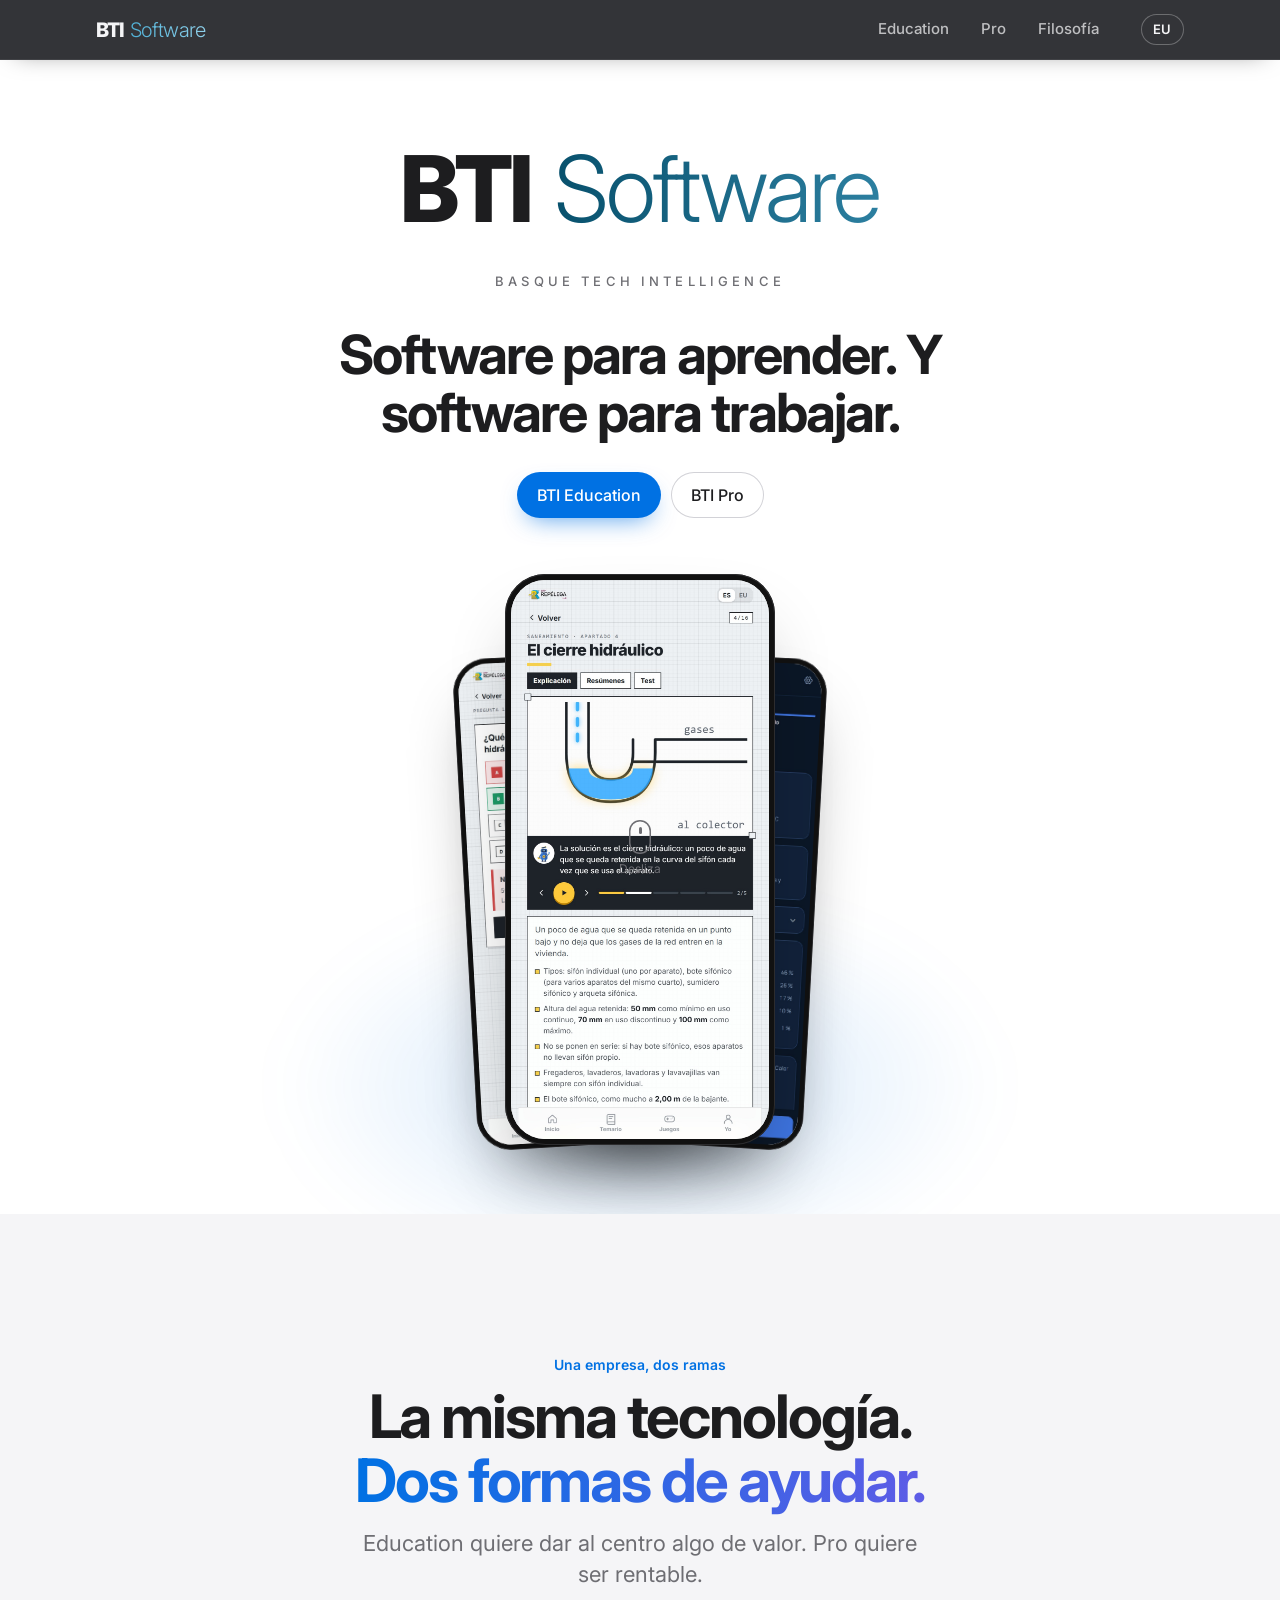
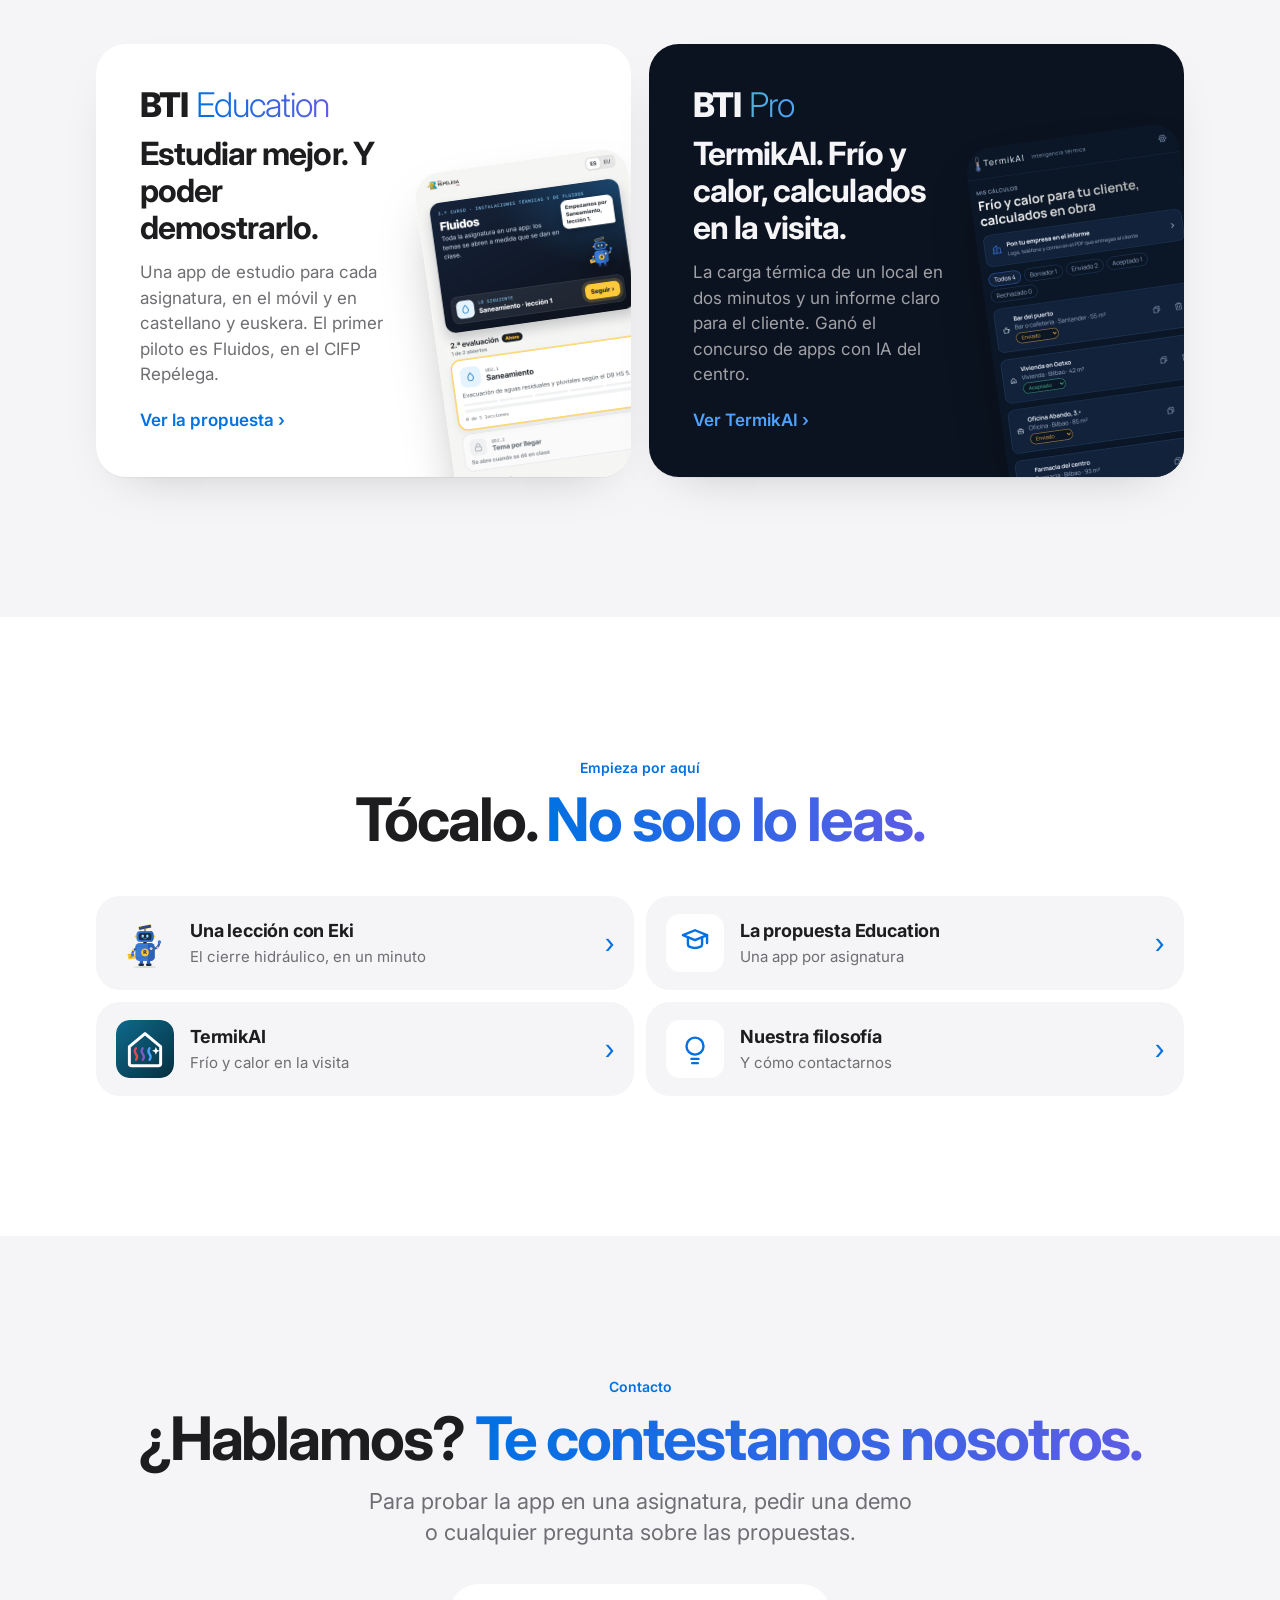
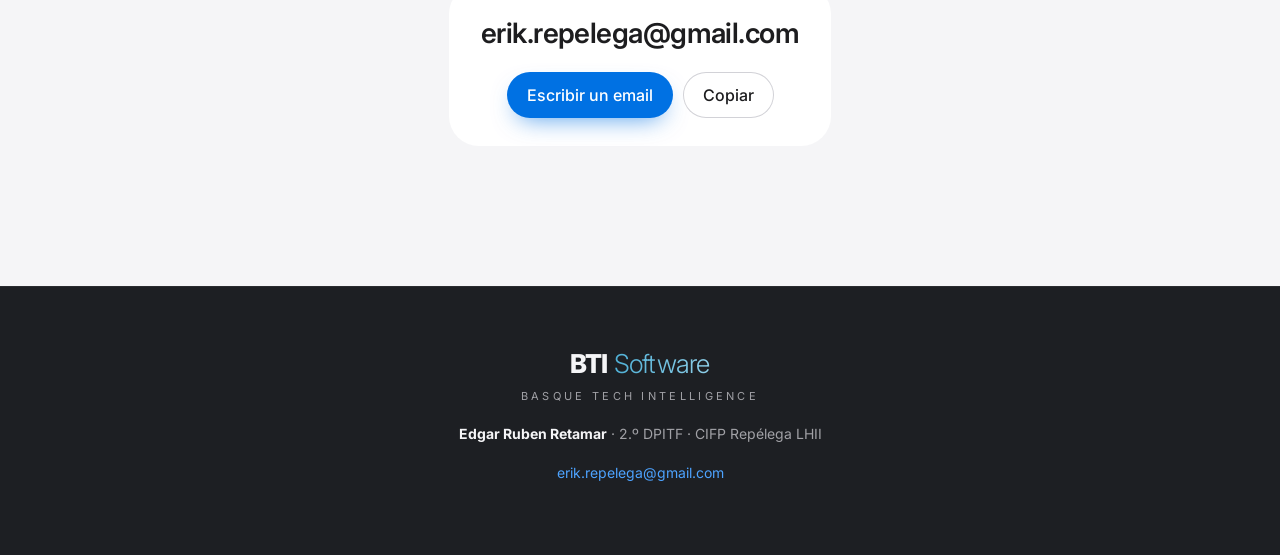
==== commit 72ccfb83: "Web en euskera (eu/) y barra y pie en carbón con menú animado" ====
--- a/index.html
+++ b/index.html
@@ -9,13 +9,14 @@
 <link rel="preconnect" href="https://fonts.googleapis.com">
 <link rel="stylesheet" href="https://fonts.googleapis.com/css2?family=Inter:wght@300;400;500;600;700;800&display=swap">
 <link rel="stylesheet" href="css/estilos.css">
+<link rel="alternate" hreflang="eu" href="eu/index.html">
 </head>
 <body>
 
 <nav class="nav" id="nav">
   <div class="wrap">
     <a href="index.html" class="bti" aria-label="BTI Software"><b>BTI</b><i class="sw">Software</i></a>
-    <div class="links"><a href="education.html">Education</a><a href="pro.html">Pro</a><a href="filosofia.html">Filosofía</a></div>
+    <div class="links"><a href="education.html">Education</a><a href="pro.html">Pro</a><a href="filosofia.html">Filosofía</a></div><a class="lang" href="eu/index.html" hreflang="eu" lang="eu" title="Euskaraz">EU</a>
   </div>
   <div class="progress" id="progress"></div>
 </nav>
--- a/css/estilos.css
+++ b/css/estilos.css
@@ -32,15 +32,30 @@
 .bti .pro { background: linear-gradient(90deg, var(--petrol2), var(--blue)); -webkit-background-clip: text; background-clip: text; color: transparent; }
 .dark .bti .pro { background-image: linear-gradient(90deg, #4FB0D6, #4DA3FF); }
 
-/* ---------- Barra ---------- */
-.nav { position: fixed; inset: 0 0 auto 0; z-index: 50; height: 52px; display: flex; align-items: center; background: rgba(255,255,255,.72);
-  backdrop-filter: saturate(180%) blur(20px); -webkit-backdrop-filter: saturate(180%) blur(20px); border-bottom: 1px solid rgba(0,0,0,.06); transition: background .3s; }
-.nav.on-dark { background: rgba(11,19,32,.72); border-color: rgba(255,255,255,.08); color: #F5F5F7; }
+/* ---------- Barra (carbón, igual que el pie) ---------- */
+:root { --carbon: #1D1F23; }
+.nav { position: fixed; inset: 0 0 auto 0; z-index: 50; height: 60px; display: flex; align-items: center; color: #F5F5F7;
+  background: rgba(29,31,35,.9); backdrop-filter: saturate(160%) blur(20px); -webkit-backdrop-filter: saturate(160%) blur(20px);
+  border-bottom: 1px solid rgba(255,255,255,.07); box-shadow: 0 8px 24px -16px rgba(0,0,0,.5); }
+.nav.on-dark { background: rgba(29,31,35,.9); }
 .nav .wrap { display: flex; align-items: center; gap: 22px; width: 100%; }
-.nav .bti { font-size: 19px; text-decoration: none; }
-.nav .links { margin-left: auto; display: flex; gap: 20px; font-size: 13px; }
-.nav .links a { text-decoration: none; opacity: .8; }
-.nav .links a.here { opacity: 1; font-weight: 600; } .nav .links a:hover { opacity: 1; }
+.nav .bti { font-size: 20px; text-decoration: none; color: #F5F5F7; }
+.nav .bti .sw, footer .bti .sw { background-image: linear-gradient(90deg, #4FB0D6, #8FD0EA); }
+.nav .links { margin-left: auto; display: flex; gap: 4px; font-size: 15px; font-weight: 500; }
+.nav .links a { position: relative; text-decoration: none; padding: 8px 14px; border-radius: 999px; color: rgba(245,245,247,.72);
+  transition: color .25s, background-color .25s; }
+/* Al pasar: fondo suave y una línea que crece desde el centro; la página actual la lleva siempre */
+.nav .links a::after { content: ''; position: absolute; left: 14px; right: 14px; bottom: 3px; height: 2px; border-radius: 2px;
+  background: linear-gradient(90deg, #4DA3FF, #8A88FF); transform: scaleX(0); transition: transform .35s cubic-bezier(.2,.7,.2,1); }
+.nav .links a:hover { color: #fff; background: rgba(255,255,255,.08); }
+.nav .links a:hover::after, .nav .links a.here::after { transform: scaleX(1); }
+.nav .links a.here { color: #fff; font-weight: 600; }
+.nav .links a:focus-visible, .nav .lang:focus-visible { outline: 2px solid #4DA3FF; outline-offset: 2px; }
+/* Cambio de idioma ES / EU (las páginas en euskera están en eu/) */
+.nav .lang { margin-left: 6px; font-size: 13px; font-weight: 600; letter-spacing: .05em; padding: 6px 12px; border-radius: 999px; text-decoration: none;
+  color: #F5F5F7; box-shadow: 0 0 0 1px rgba(255,255,255,.28) inset; transition: background-color .25s, color .25s, box-shadow .25s; }
+.nav .lang:hover { background: #F5F5F7; color: var(--carbon); box-shadow: 0 0 0 1px #F5F5F7 inset; }
+@media (prefers-reduced-motion: reduce) { .nav .links a, .nav .links a::after, .nav .lang { transition: none; } }
 .progress { position: absolute; left: 0; bottom: -1px; height: 2px; width: 100%; transform-origin: 0 50%; transform: scaleX(0); background: linear-gradient(90deg, var(--petrol2), var(--blue), var(--indigo)); }
 @media (max-width: 620px) { .nav .links a.hide-sm { display: none; } }
 
@@ -213,8 +228,8 @@
 .dl:hover { background: var(--grey); } .dl b { display: block; } .dl small { color: var(--soft); }
 .dl svg { width: 26px; height: 26px; stroke: var(--blue); fill: none; stroke-width: 1.8; stroke-linecap: round; stroke-linejoin: round; flex: none; }
 
-footer { padding: 60px 0 70px; text-align: center; color: var(--soft); font-size: 14px; }
-footer .bti { font-size: 26px; color: var(--ink); } footer .tag { letter-spacing: .3em; font-size: 11px; text-transform: uppercase; margin-top: 10px; }
+footer { padding: 64px 16px 72px; text-align: center; color: #A1A1A6; font-size: 14px; background: var(--carbon); border-top: 1px solid rgba(255,255,255,.06); }
+footer .bti { font-size: 26px; color: #F5F5F7; } footer b { color: #F5F5F7; } footer .tag { letter-spacing: .3em; font-size: 11px; text-transform: uppercase; margin-top: 10px; }
 footer p { margin-top: 18px; }
 
 @media (prefers-reduced-motion: reduce) {
@@ -241,7 +256,9 @@
   .fan { height: 118vw; margin-top: 36px; }
   .phone { width: 46vw; }
   .scroll-hint { display: none; }
-  .nav .links { gap: 14px; }
+  .nav .wrap { gap: 10px; } .nav .bti { font-size: 18px; }
+  .nav .links { gap: 0; font-size: 14px; } .nav .links a { padding: 7px 9px; } .nav .links a::after { left: 9px; right: 9px; }
+  .nav .lang { padding: 5px 9px; font-size: 12px; margin-left: 2px; }
   .lesson { padding: 12px; border-radius: 26px; margin-top: 32px; }
   .say { font-size: 16px; min-height: 120px; }
   .eki { width: 70px; }
@@ -290,7 +307,7 @@
 .mailbox .addr { font-size: clamp(19px, 3.4vw, 28px); font-weight: 600; letter-spacing: -0.02em; overflow-wrap: anywhere; }
 .mail-btns { display: flex; gap: 10px; flex-wrap: wrap; justify-content: center; }
 .mail-btns button { font-family: var(--f); border: 0; cursor: pointer; }
-footer a.mail { color: var(--blue); text-decoration: none; }
+footer a.mail { color: #4DA3FF; text-decoration: none; transition: color .2s; } footer a.mail:hover { color: #8A88FF; }
 @media (max-width: 600px) {
   .mani { height: 220vh; }
   .mailbox { padding: 22px 18px; border-radius: 24px; }
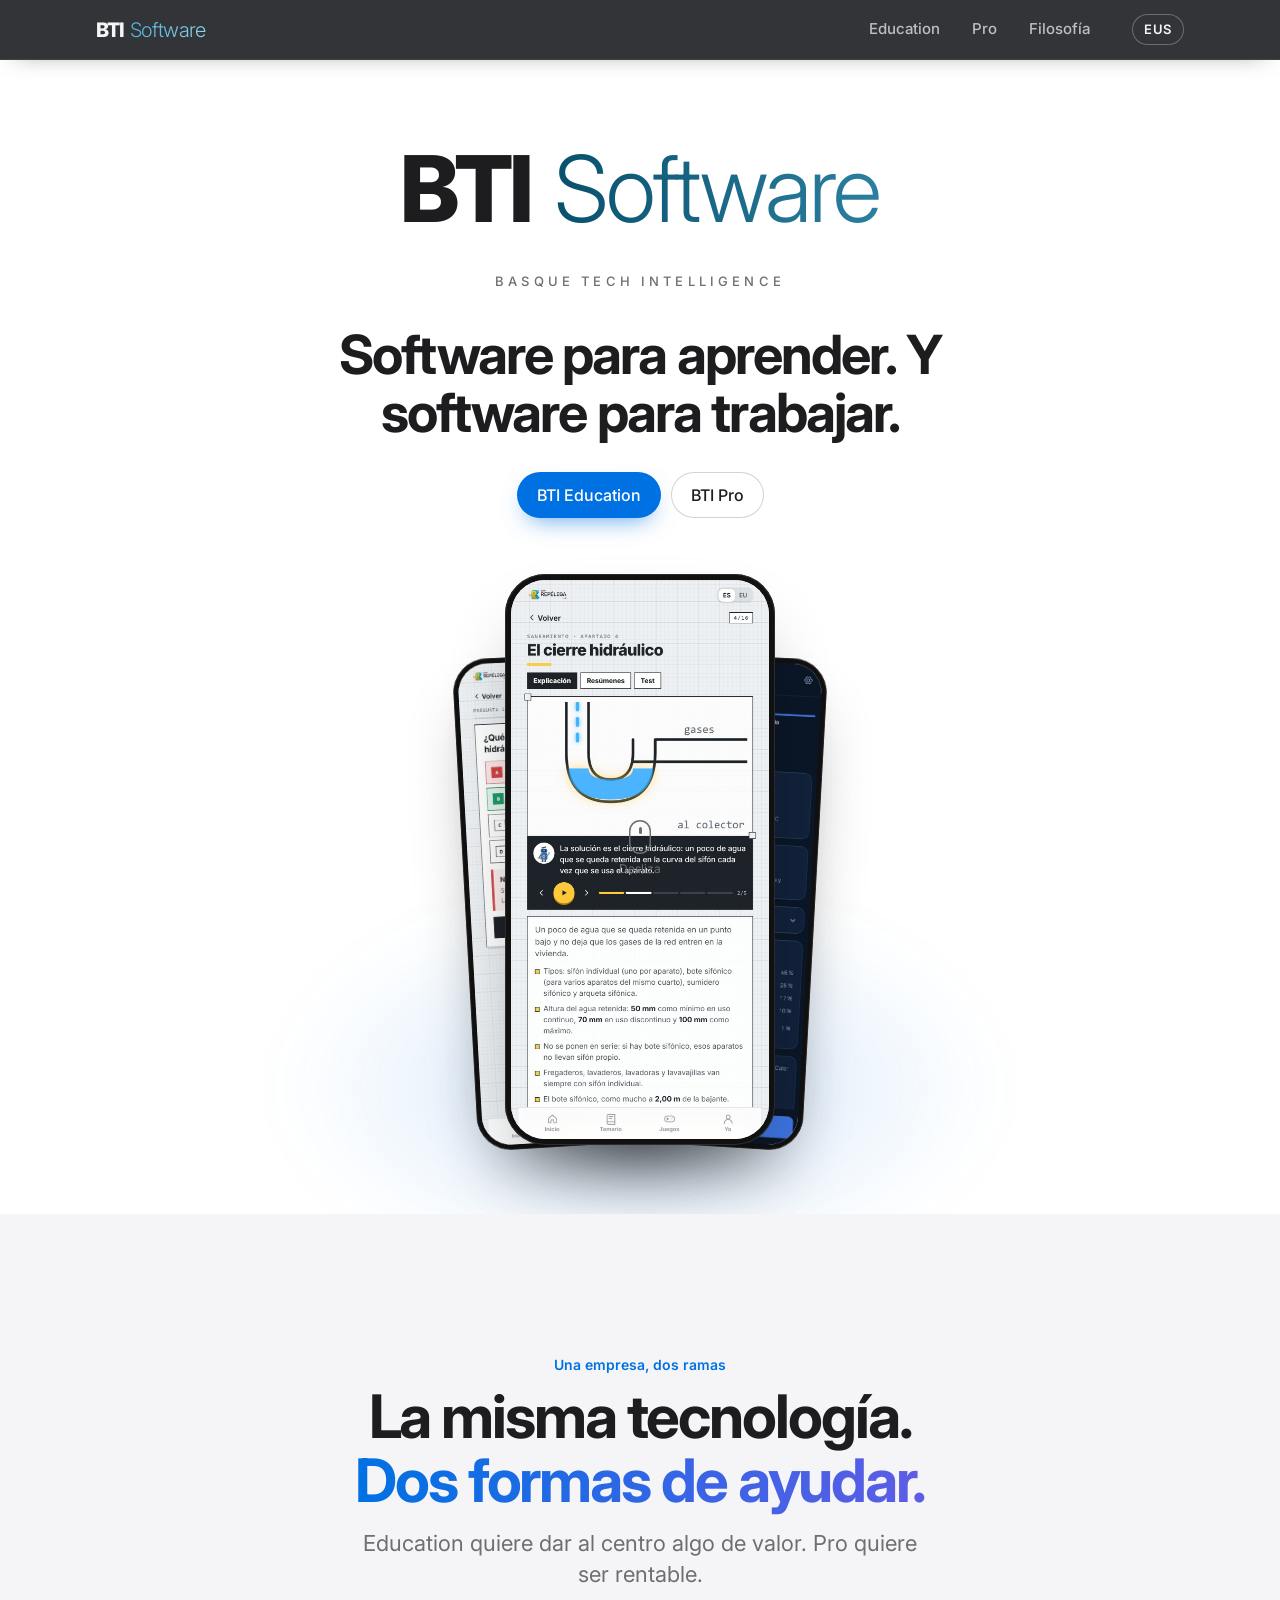
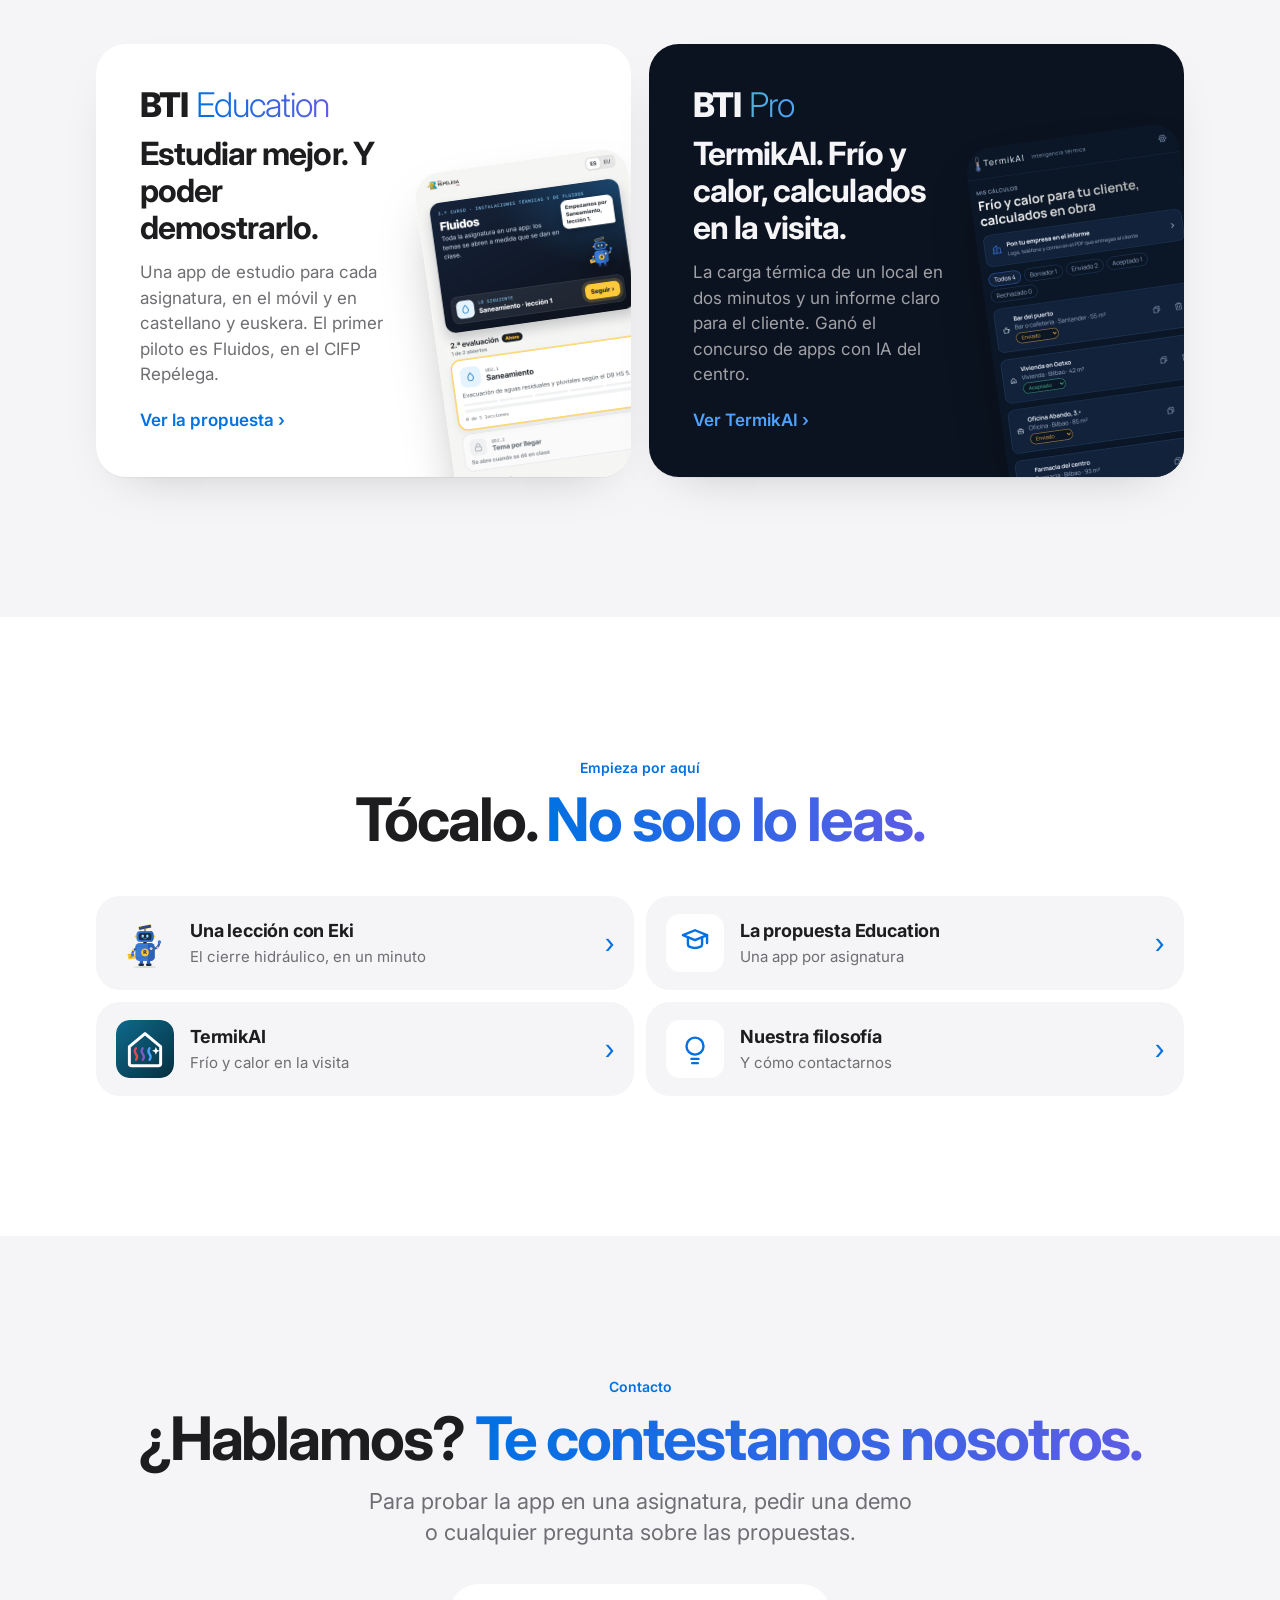
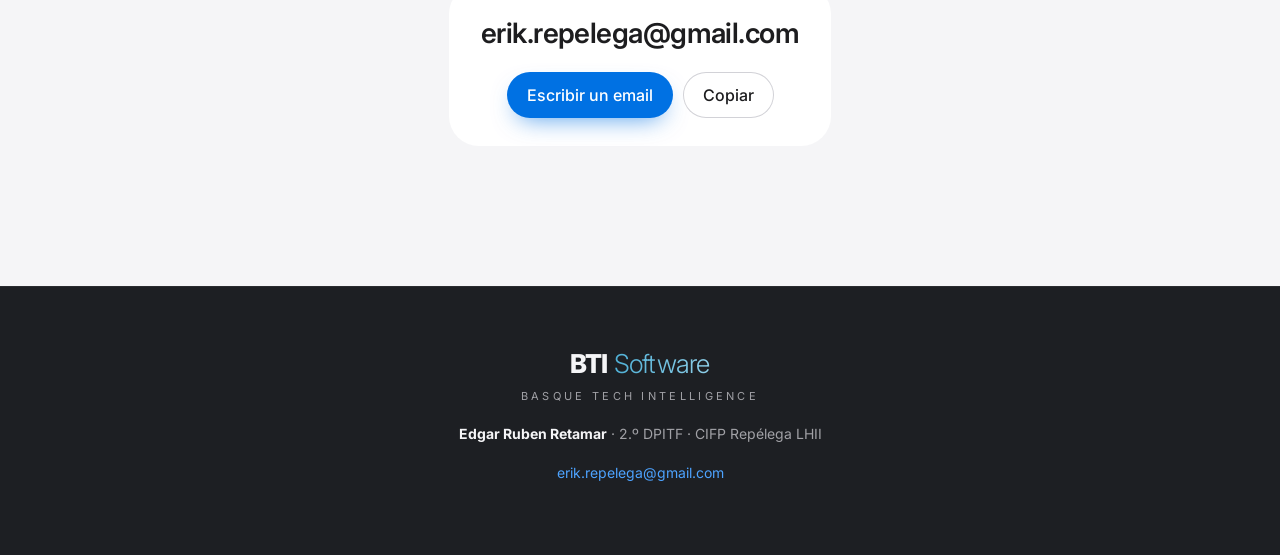
==== commit 32b07f33: "Botón de idioma: EUS en lugar de EU; menú ajustado en móvil" ====
--- a/index.html
+++ b/index.html
@@ -16,7 +16,7 @@
 <nav class="nav" id="nav">
   <div class="wrap">
     <a href="index.html" class="bti" aria-label="BTI Software"><b>BTI</b><i class="sw">Software</i></a>
-    <div class="links"><a href="education.html">Education</a><a href="pro.html">Pro</a><a href="filosofia.html">Filosofía</a></div><a class="lang" href="eu/index.html" hreflang="eu" lang="eu" title="Euskaraz">EU</a>
+    <div class="links"><a href="education.html">Education</a><a href="pro.html">Pro</a><a href="filosofia.html">Filosofía</a></div><a class="lang" href="eu/index.html" hreflang="eu" lang="eu" title="Euskaraz">EUS</a>
   </div>
   <div class="progress" id="progress"></div>
 </nav>
--- a/css/estilos.css
+++ b/css/estilos.css
@@ -256,9 +256,9 @@
   .fan { height: 118vw; margin-top: 36px; }
   .phone { width: 46vw; }
   .scroll-hint { display: none; }
-  .nav .wrap { gap: 10px; } .nav .bti { font-size: 18px; }
-  .nav .links { gap: 0; font-size: 14px; } .nav .links a { padding: 7px 9px; } .nav .links a::after { left: 9px; right: 9px; }
-  .nav .lang { padding: 5px 9px; font-size: 12px; margin-left: 2px; }
+  .nav .wrap { gap: 6px; } .nav .bti { font-size: 17px; }
+  .nav .links { gap: 0; font-size: 14px; } .nav .links a { padding: 7px 7px; } .nav .links a::after { left: 7px; right: 7px; }
+  .nav .lang { padding: 5px 8px; font-size: 12px; margin-left: 2px; letter-spacing: .02em; }
   .lesson { padding: 12px; border-radius: 26px; margin-top: 32px; }
   .say { font-size: 16px; min-height: 120px; }
   .eki { width: 70px; }
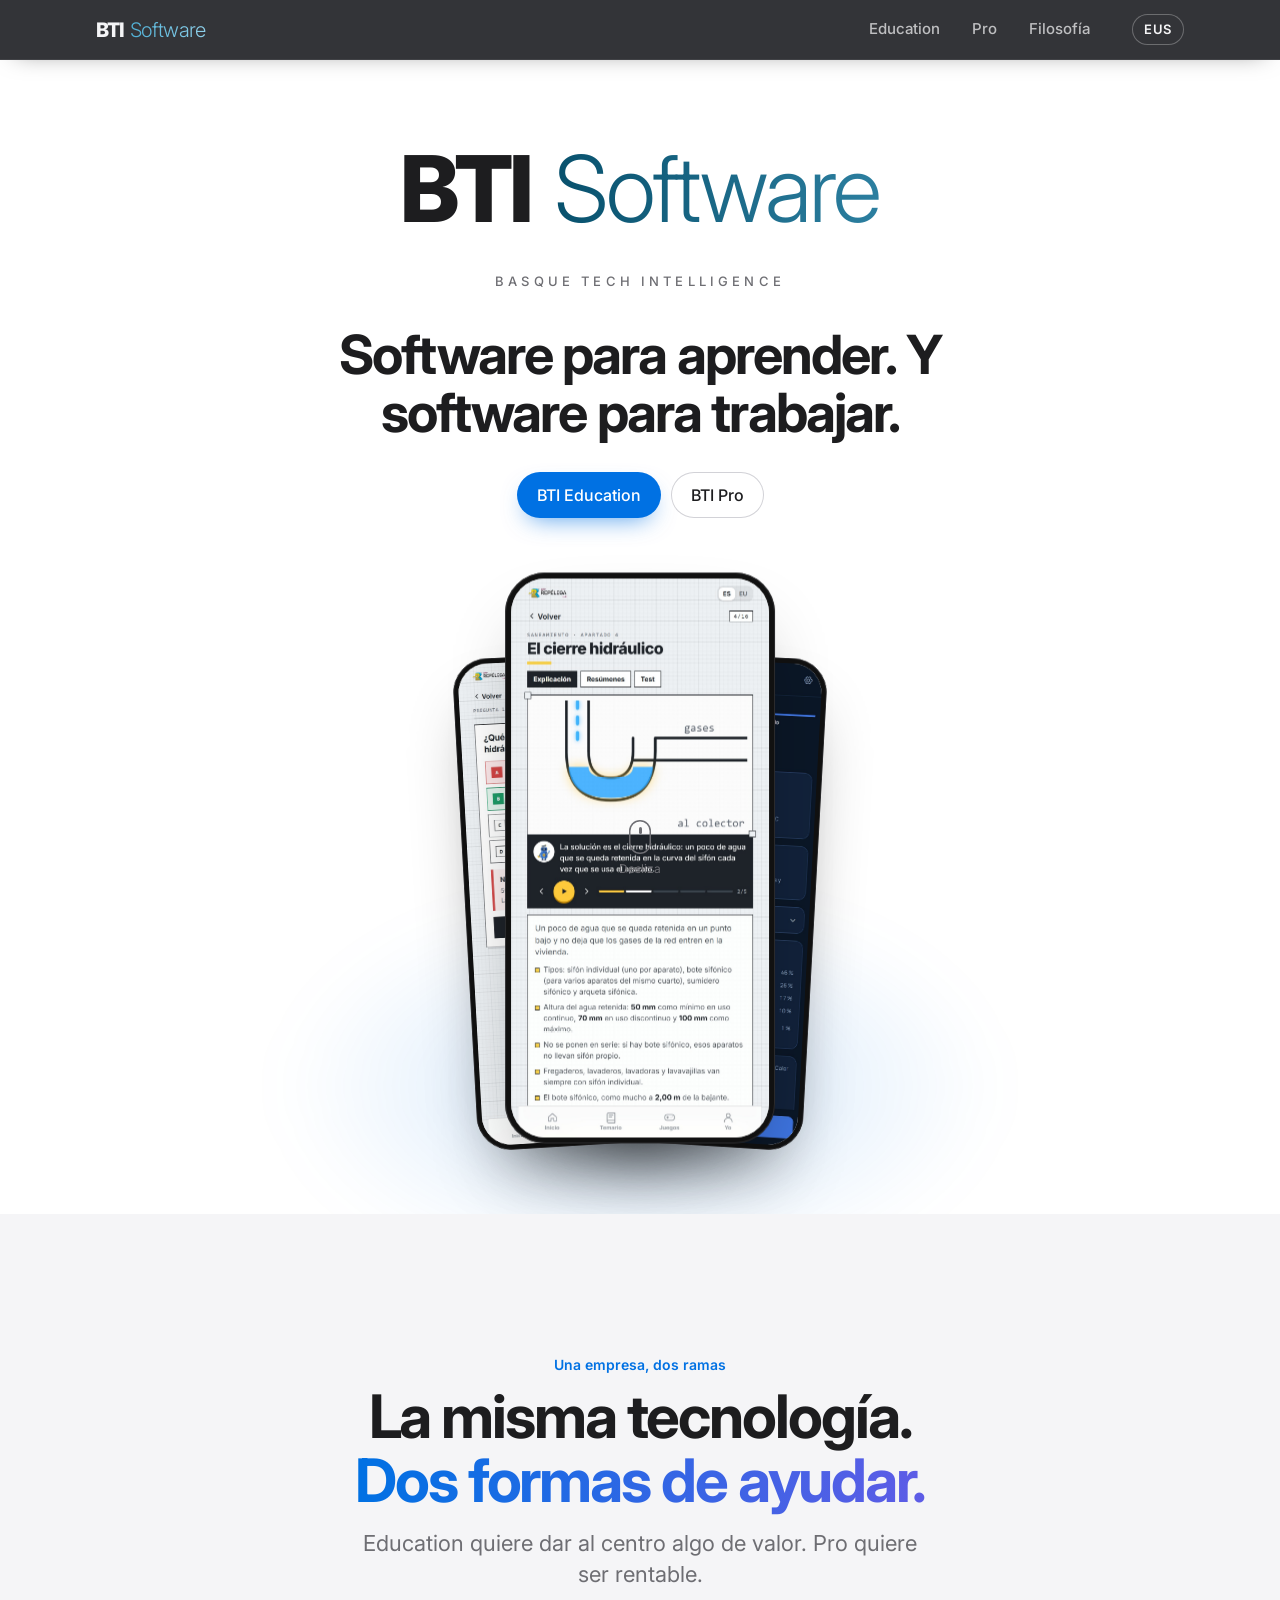
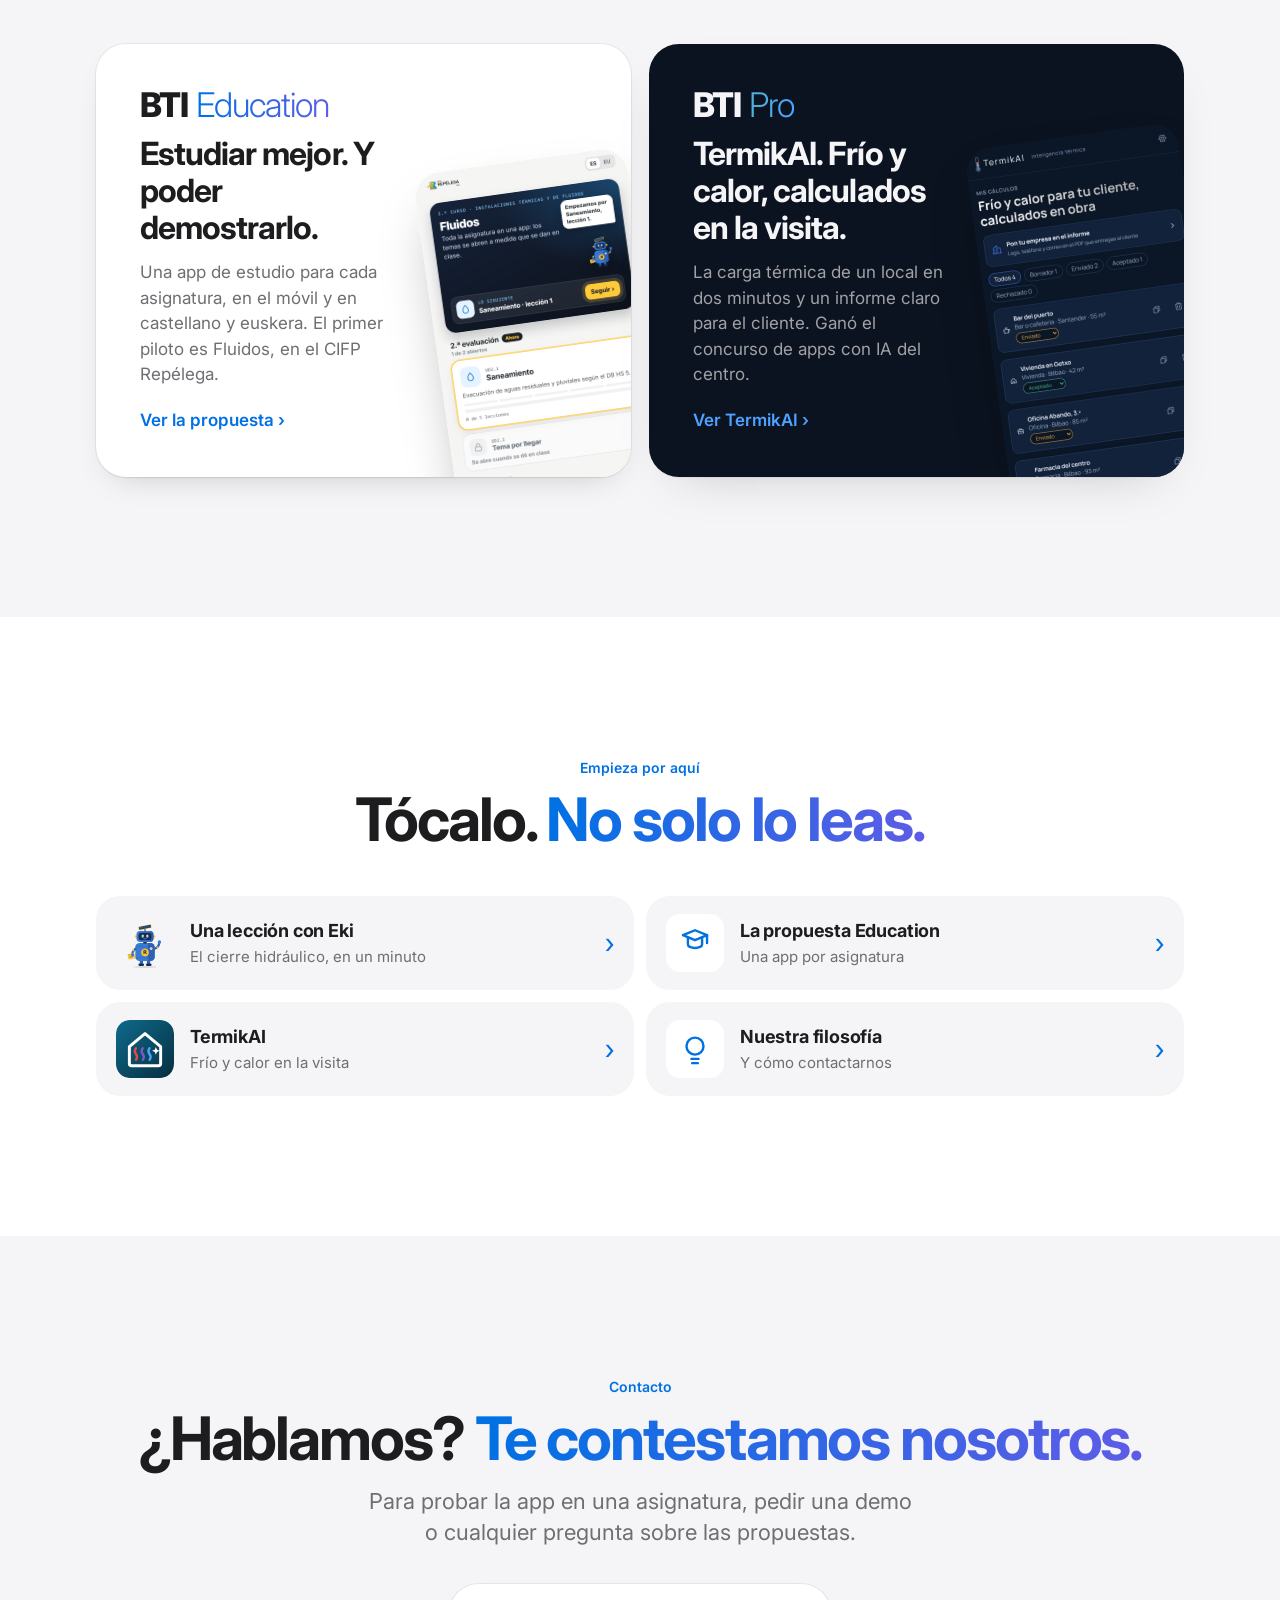
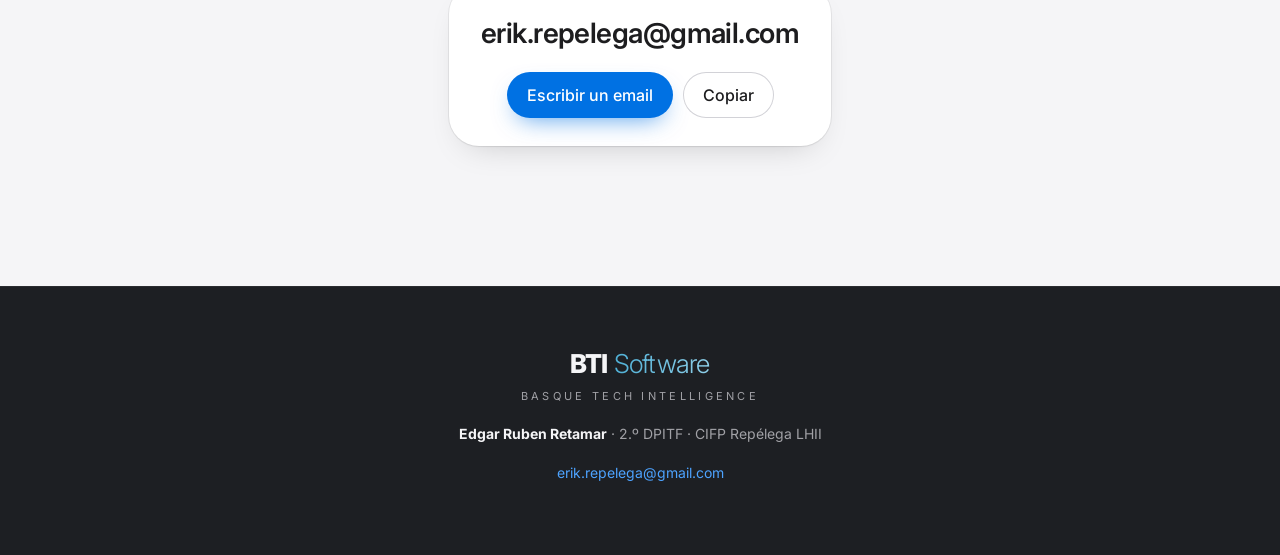
==== commit 476a2683: "Icono BTI en la pestaña, informes sin sombras para descargar, imágenes de portátil y «Descargar info" ====
--- a/index.html
+++ b/index.html
@@ -5,7 +5,7 @@
 <meta name="viewport" content="width=device-width, initial-scale=1">
 <title>BTI Software</title>
 <meta name="description" content="BTI Software: BTI Education y BTI Pro. Propuestas, demos y vídeos.">
-<link rel="icon" href="img/robot.svg">
+<link rel="icon" href="img/bti-icono.svg">
 <link rel="preconnect" href="https://fonts.googleapis.com">
 <link rel="stylesheet" href="https://fonts.googleapis.com/css2?family=Inter:wght@300;400;500;600;700;800&display=swap">
 <link rel="stylesheet" href="css/estilos.css">
--- a/css/estilos.css
+++ b/css/estilos.css
@@ -277,6 +277,8 @@
 }
 
 /* ---------- Filosofía ---------- */
+/* Primer bloque de Education y Pro: mismo aire bajo la barra que Filosofía (en el móvil .pad se queda en 64px y la barra se come casi todo) */
+.pad.top { padding-top: clamp(120px, 16vw, 180px); }
 .phil-top { padding-top: clamp(120px, 16vw, 180px); padding-bottom: 0; }
 .phil-top .h2 { font-size: clamp(40px, 8vw, 84px); }
 /* Manifiesto fijo: cada palabra se enciende según lo bajado (main.js) */
@@ -296,11 +298,6 @@
 .pr small { display: block; margin-top: 18px; font-size: 12px; font-weight: 700; color: var(--soft); letter-spacing: .1em; }
 .pr h3 { font-size: 24px; letter-spacing: -0.02em; line-height: 1.15; margin-top: 4px; }
 .pr p { color: var(--soft); margin-top: 8px; }
-.acro { display: grid; gap: 28px; margin-top: 36px; }
-@media (min-width: 800px) { .acro { grid-template-columns: repeat(3, 1fr); } }
-.acro b { font-size: clamp(64px, 10vw, 120px); font-weight: 800; letter-spacing: -0.05em; line-height: 1; background: linear-gradient(90deg, #4FB0D6, #4DA3FF); -webkit-background-clip: text; background-clip: text; color: transparent; }
-.acro span { font-size: clamp(28px, 4vw, 44px); font-weight: 300; letter-spacing: -0.03em; }
-.acro small { display: block; margin-top: 8px; color: #A1A1A6; font-size: 17px; }
 
 /* ---------- Contacto ---------- */
 .mailbox { display: inline-grid; gap: 18px; justify-items: center; margin-top: 36px; padding: 28px 32px; border-radius: 30px; background: #fff; max-width: 100%; }
@@ -379,11 +376,34 @@
 .name { height: 260vh; padding: 0; }
 .name .stick { position: sticky; top: 0; height: 100vh; display: flex; align-items: center; }
 .name .stick .wrap { width: 100%; }
+/* El nombre: tres tarjetas de cristal oscuro; --p (0→1, main.js) las enciende una a una */
+.nm-title { margin-top: 6px; }
+.acro { display: grid; gap: 20px; margin-top: 48px; text-align: left; }
+@media (min-width: 800px) { .acro { grid-template-columns: repeat(3, 1fr); } }
 .acro > div { --p: 0; }
-.acro b { display: inline-block; opacity: calc(.3 + .7 * var(--p)); transform: scale(calc(1.15 - .15 * var(--p))); transform-origin: 100% 80%; }
-.acro span { display: inline-block; clip-path: inset(-.2em calc((1 - var(--p)) * 100%) -.2em 0); opacity: var(--p); transform: translateX(calc((1 - var(--p)) * -.4em)); }
-.acro small { opacity: clamp(0, calc(var(--p) * 2 - 1), 1); transform: translateY(calc((1 - var(--p)) * 14px)); }
-@media (max-width: 799px) { .acro { gap: 18px; } .acro small { margin-top: 2px; } }
+.nm { position: relative; overflow: hidden; padding: 30px 28px 32px; border-radius: 24px;
+  background: linear-gradient(180deg, rgba(255,255,255,.07), rgba(255,255,255,.015));
+  box-shadow: inset 0 0 0 1px rgba(255,255,255,calc(.07 + .1 * var(--p))), inset 0 1px 0 rgba(255,255,255,.1), 0 40px 80px -40px rgba(0,0,0,.7);
+  opacity: calc(.35 + .65 * var(--p)); transform: translateY(calc((1 - var(--p)) * 28px)); }
+.nm::before { content: ''; position: absolute; inset: -40% 30% 40% -30%; background: radial-gradient(closest-side, rgba(77,163,255,.28), transparent); opacity: var(--p); pointer-events: none; }
+.nm::after { content: ''; position: absolute; left: 28px; right: 28px; top: 0; height: 1px; background: linear-gradient(90deg, transparent, rgba(143,208,234,.9), transparent); transform: scaleX(var(--p)); }
+.nm .k { position: relative; display: block; font-size: 12px; font-weight: 600; letter-spacing: .14em; text-transform: uppercase; color: #8FD0EA; }
+.nm b { position: relative; display: block; margin-top: 18px; font-size: clamp(84px, 9vw, 120px); font-weight: 800; letter-spacing: -0.05em; line-height: .9;
+  background: linear-gradient(160deg, #F5F5F7 10%, #8FD0EA 55%, #4DA3FF); -webkit-background-clip: text; background-clip: text; color: transparent;
+  transform: scale(calc(.92 + .08 * var(--p))); transform-origin: 0 100%; }
+.nm h3 { position: relative; margin-top: 14px; font-size: 26px; font-weight: 600; letter-spacing: -0.02em; color: #F5F5F7; }
+.nm .hl { position: relative; display: block; height: 1px; margin: 18px 0 16px; background: rgba(255,255,255,.12); }
+.nm .hl::after { content: ''; position: absolute; inset: 0 auto 0 0; width: calc(var(--p) * 48px); height: 2px; top: -.5px; border-radius: 2px; background: linear-gradient(90deg, #4DA3FF, #8A88FF); }
+.nm small { position: relative; display: block; font-size: 16px; line-height: 1.45; color: #A1A1A6; opacity: clamp(0, calc(var(--p) * 2 - .6), 1); }
+@media (max-width: 799px) {
+  .acro { gap: 14px; margin-top: 32px; }
+  .nm { display: grid; grid-template-columns: 64px 1fr; column-gap: 16px; padding: 20px 20px 22px; border-radius: 20px; }
+  .nm .k { grid-column: 1 / -1; }
+  .nm b { grid-column: 1; grid-row: 2 / 5; margin-top: 10px; font-size: 64px; align-self: start; }
+  .nm h3 { grid-column: 2; margin-top: 12px; font-size: 21px; }
+  .nm .hl { grid-column: 2; margin: 10px 0 8px; }
+  .nm small { grid-column: 2; font-size: 15px; }
+}
 @media (max-height: 560px) { .name { height: auto; } .name .stick { position: static; height: auto; padding: 90px 0; } .acro > div { --p: 1 !important; } }
 @media (prefers-reduced-motion: reduce) {
   #phil-title .w, .mani-text .w { opacity: 1; filter: none; transform: none; }
@@ -474,6 +494,16 @@
 .idea.in .v-ring .arc, .idea.in .v-ring .tick { stroke-dashoffset: 0; }
 .v-ring .cap { position: absolute; bottom: -4px; font-size: 13px; font-weight: 600; color: var(--soft); opacity: 0; transition: opacity .6s 2.3s; }
 .idea.in .v-ring .cap { opacity: 1; }
+/* 7 · Tamaño justo: la barra «a ojo» se llena entera y la calculada se queda en su sitio */
+.v-size .rows { display: grid; gap: 16px; margin-top: -18px; }
+.v-size .row { display: grid; grid-template-columns: 80px 150px; align-items: center; gap: 10px; font-size: 13px; font-weight: 600; color: var(--soft); }
+.v-size .bar { position: relative; height: 14px; border-radius: 7px; background: var(--line); overflow: hidden; }
+.v-size .bar i { position: absolute; inset: 0 auto 0 0; width: 0; border-radius: 7px; transition: width 1.4s .4s cubic-bezier(.2,.7,.2,1); }
+.v-size .big i { background: #A1A1A6; } .v-size .fit i { background: linear-gradient(90deg, #1E9E5A, #34C77B); }
+.idea.in .v-size .big i { width: 100%; } .idea.in .v-size .fit i { width: 62%; transition-delay: 1.3s; }
+.v-size .cap { position: absolute; bottom: 6px; display: flex; align-items: center; gap: 6px; font-size: 13px; font-weight: 600; color: #1E9E5A; opacity: 0; transition: opacity .6s 2.4s; }
+.v-size .cap svg { width: 16px; height: 16px; stroke: #1E9E5A; stroke-width: 2; }
+.idea.in .v-size .cap { opacity: 1; }
 
 /* Móvil: la línea a la izquierda; texto y dibujo junto a cada número */
 @media (max-width: 760px) {
@@ -486,3 +516,123 @@
   .idea p { font-size: 16px; }
 }
 @media (prefers-reduced-motion: reduce) { .route .rail i { transform: none; } }
+
+/* Volver arriba (lo crea main.js) */
+.to-top { position: fixed; right: 24px; bottom: 24px; z-index: 60; width: 48px; height: 48px; border: 0; border-radius: 50%; display: grid; place-items: center; cursor: pointer;
+  background: rgba(29,31,35,.78); -webkit-backdrop-filter: blur(14px) saturate(1.6); backdrop-filter: blur(14px) saturate(1.6); color: #F5F5F7;
+  box-shadow: 0 0 0 1px rgba(255,255,255,.14) inset, 0 12px 28px -12px rgba(0,0,0,.55);
+  opacity: 0; transform: translateY(12px) scale(.92); pointer-events: none; transition: opacity .35s, transform .35s cubic-bezier(.2,.8,.2,1), background .25s; }
+.to-top.on { opacity: 1; transform: none; pointer-events: auto; }
+.to-top:hover { background: var(--blue); }
+.to-top:focus-visible { outline: 2px solid var(--blue); outline-offset: 3px; }
+.to-top svg { width: 22px; height: 22px; fill: none; stroke: currentColor; stroke-width: 2.2; stroke-linecap: round; stroke-linejoin: round; transition: transform .25s; }
+.to-top:hover svg { transform: translateY(-2px); }
+@media (max-width: 600px) { .to-top { right: 16px; bottom: 16px; width: 44px; height: 44px; } }
+@media (prefers-reduced-motion: reduce) { .to-top, .to-top svg { transition: none; } }
+
+/* Cajas blancas sobre fondo gris claro: contorno fino y sombra suave para que se vea el borde */
+.grey :is(.branch:not(.dark), .num:not(.grey), .doc, .mailbox, .lesson, .pr) {
+  box-shadow: 0 0 0 1px rgba(0,0,0,.06), 0 1px 2px rgba(0,0,0,.04), 0 14px 34px -18px rgba(0,0,0,.22);
+}
+
+/* «Qué pido» (camino de tres estaciones) y «Hasta dónde puede crecer» (cuatro escenas) en education.html, 22/11/2026.
+   Se activan con .obs → .in desde main.js; las escenas solo se mueven con su tarjeta en pantalla. */
+.gi { width: 20px; height: 20px; fill: none; stroke: currentColor; stroke-width: 1.8; stroke-linecap: round; stroke-linejoin: round; flex: none; }
+
+/* ---------- Fases: camino con tres estaciones ---------- */
+.road { position: relative; display: grid; gap: 0; margin-top: 56px; }
+@media (min-width: 900px) { .road { grid-template-columns: 1fr 70px 1fr 70px 1fr; align-items: stretch; } }
+.stn { background: #fff; border-radius: 28px; padding: 26px 24px 24px; box-shadow: 0 0 0 1px var(--line) inset, 0 18px 40px -28px rgba(16,24,40,.35); text-align: center; }
+.stn .k { display: inline-grid; place-items: center; width: 30px; height: 30px; border-radius: 50%; background: var(--blue); color: #fff; font-weight: 700; font-size: 14px; }
+.stn h3 { font-size: 22px; letter-spacing: -.02em; margin-top: 10px; }
+.stn .when { font-size: 13px; color: var(--soft); margin-top: 2px; }
+/* Mapa del centro: 12 aulas que se encienden según la fase */
+.campus { display: grid; grid-template-columns: repeat(4, 1fr); gap: 7px; width: 168px; margin: 20px auto 6px; }
+.campus i { aspect-ratio: 1; border-radius: 8px; background: #E9E9EE; transition: background .5s, transform .5s, box-shadow .5s; }
+.stn.in .campus i.on { background: linear-gradient(145deg, var(--blue), var(--indigo)); box-shadow: 0 6px 14px -8px var(--indigo); transform: scale(1.04); }
+.campus i:nth-child(1) { transition-delay: .3s } .campus i:nth-child(2) { transition-delay: .4s } .campus i:nth-child(3) { transition-delay: .5s }
+.campus i:nth-child(4) { transition-delay: .6s } .campus i:nth-child(5) { transition-delay: .7s } .campus i:nth-child(6) { transition-delay: .8s }
+.campus i:nth-child(7) { transition-delay: .9s } .campus i:nth-child(8) { transition-delay: 1s } .campus i:nth-child(9) { transition-delay: 1.1s }
+.campus i:nth-child(10) { transition-delay: 1.2s } .campus i:nth-child(11) { transition-delay: 1.3s } .campus i:nth-child(12) { transition-delay: 1.4s }
+.scope { font-size: 14px; font-weight: 600; color: var(--blue); }
+.chips { display: grid; grid-template-columns: 1fr 1fr; gap: 8px; margin-top: 18px; text-align: left; }
+.rc { display: flex; align-items: center; gap: 8px; background: var(--grey); border-radius: 14px; padding: 10px 10px; font-size: 13.5px; font-weight: 500; line-height: 1.25;
+  opacity: 0; transform: translateY(10px); transition: opacity .5s, transform .5s; }
+.rc .gi { color: var(--indigo); width: 18px; height: 18px; }
+.stn.in .rc { opacity: 1; transform: none; }
+.stn.in .rc:nth-child(1) { transition-delay: .6s } .stn.in .rc:nth-child(2) { transition-delay: .75s }
+.stn.in .rc:nth-child(3) { transition-delay: .9s } .stn.in .rc:nth-child(4) { transition-delay: 1.05s }
+/* Puerta entre fases: el candado se abre */
+.gate { display: flex; flex-direction: column; align-items: center; justify-content: center; gap: 8px; padding: 18px 0; position: relative; }
+.gate::before { content: ""; position: absolute; left: 50%; top: 0; bottom: 0; width: 3px; margin-left: -1.5px; border-radius: 2px; background: linear-gradient(180deg, var(--blue), var(--indigo)); transform: scaleY(0); transform-origin: top; transition: transform .8s .2s; }
+@media (min-width: 900px) { .gate::before { left: 0; right: 0; top: 50%; bottom: auto; width: auto; height: 3px; margin: -1.5px 0 0; transform: scaleX(0); transform-origin: left; } }
+.gate.in::before { transform: none; }
+.lock { position: relative; z-index: 1; width: 46px; height: 46px; border-radius: 50%; background: #fff; display: grid; place-items: center; box-shadow: 0 0 0 1px var(--line), 0 8px 20px -10px rgba(16,24,40,.4); color: var(--soft); transition: color .4s 1s, background .4s 1s; }
+.lock .sh { transition: transform .5s 1s; transform-origin: 16px 10px; }
+.gate.in .lock { color: #fff; background: var(--blue); }
+.gate.in .lock .sh { transform: translate(5px,-2px) rotate(25deg); }
+.gate small { position: relative; z-index: 1; background: var(--grey); padding: 2px 8px; border-radius: 99px; font-size: 12.5px; font-weight: 600; color: var(--soft); text-align: center; max-width: 140px; line-height: 1.3; }
+@media (min-width: 900px) { .gate small { font-size: 11.5px; max-width: 70px; background: none; padding: 0; } }
+
+/* ---------- Crecimiento: cuatro escenas animadas ---------- */
+.grow { display: grid; gap: 16px; margin-top: 48px; }
+@media (min-width: 800px) { .grow { grid-template-columns: repeat(2, 1fr); } }
+.gw { background: #fff; border-radius: 28px; overflow: hidden; box-shadow: 0 0 0 1px var(--line) inset, 0 18px 40px -28px rgba(16,24,40,.35); }
+.scene { height: 170px; background: var(--grey); position: relative; display: grid; place-items: center; overflow: hidden; }
+.gw .gtx { padding: 18px 22px 20px; display: flex; align-items: center; justify-content: space-between; gap: 12px; }
+.gw h3 { font-size: 19px; letter-spacing: -.02em; } .gw p { color: var(--soft); font-size: 14px; margin-top: 2px; }
+.av { flex: none; font-size: 12px; font-weight: 600; padding: 5px 10px; border-radius: 99px; white-space: nowrap; }
+.av.now { background: #E8F0FE; color: var(--blue); }
+.av.later { background: var(--grey); color: var(--soft); box-shadow: 0 0 0 1px var(--line) inset; }
+.anim { animation-play-state: paused !important; }
+.gw.in .anim { animation-play-state: running !important; }
+
+/* Quiz: cinco sellos que se ganan alrededor de la pregunta */
+.quiz-s { position: relative; width: 150px; height: 150px; }
+.quiz-s .q { position: absolute; inset: 45px; border-radius: 50%; background: #fff; display: grid; place-items: center; font-size: 30px; font-weight: 800; color: var(--indigo); box-shadow: 0 8px 20px -10px rgba(16,24,40,.4); animation: qpulse 2s ease-in-out infinite; }
+.quiz-s .s { position: absolute; width: 34px; height: 34px; margin: -17px; border-radius: 11px; background: #fff; box-shadow: 0 0 0 1px var(--line); display: grid; place-items: center; color: #C7C7CC; animation: stamp 7.5s infinite; }
+.quiz-s .s .gi { width: 18px; height: 18px; }
+@keyframes stamp { 0%, 8% { background: #fff; color: #C7C7CC; transform: scale(1); } 14% { transform: scale(1.25); } 20%, 88% { background: linear-gradient(145deg, var(--blue), var(--indigo)); color: #fff; transform: scale(1); } 100% { background: #fff; color: #C7C7CC; } }
+@keyframes qpulse { 50% { transform: scale(1.08); } }
+
+/* Carrera: dos tuberías, el agua avanza y una fuga frena a un equipo */
+.race { width: 86%; display: grid; gap: 22px; }
+.lane { display: flex; align-items: center; gap: 10px; }
+.lane b { font-size: 12px; width: 18px; color: var(--soft); }
+.pipe { flex: 1; height: 16px; border-radius: 8px; background: #fff; box-shadow: 0 0 0 2px #D2D2D7 inset; position: relative; }
+.wtr { position: absolute; left: 2px; top: 2px; bottom: 2px; border-radius: 6px; background: linear-gradient(90deg, #4DA3FF, var(--blue)); width: 0; }
+.lane.a .wtr { animation: fillA 6s infinite; } .lane.b .wtr { animation: fillB 6s infinite; background: linear-gradient(90deg, #8A88FF, var(--indigo)); }
+@keyframes fillA { 0% { width: 0 } 25% { width: 30% } 45% { width: 46% } 70% { width: 75% } 85%, 100% { width: calc(100% - 4px) } }
+@keyframes fillB { 0% { width: 0 } 25% { width: 38% } 45% { width: 40% } 70% { width: 58% } 85%, 100% { width: 72% } }
+.drop { position: absolute; left: 40%; top: 14px; width: 7px; height: 9px; border-radius: 50% 50% 50% 50% / 60% 60% 40% 40%; background: var(--indigo); opacity: 0; animation: drip 6s infinite; }
+@keyframes drip { 0%, 30% { opacity: 0; transform: translateY(0) } 34% { opacity: 1 } 46% { opacity: 0; transform: translateY(26px) } 100% { opacity: 0 } }
+.tap { width: 22px; height: 22px; color: var(--soft); }
+.flag { position: absolute; right: 7%; top: 18px; font-size: 12px; font-weight: 700; color: var(--blue); opacity: 0; animation: win 6s infinite; }
+@keyframes win { 0%, 82% { opacity: 0; transform: translateY(6px) } 88%, 100% { opacity: 1; transform: none } }
+
+/* Aventura: el personaje recorre las zonas del mapa */
+.map { width: 88%; height: 120px; }
+.map .path { fill: none; stroke: #C7C7CC; stroke-width: 3; stroke-dasharray: 2 9; stroke-linecap: round; }
+.map .done { fill: none; stroke: url(#gq); stroke-width: 4; stroke-linecap: round; stroke-dasharray: 400; stroke-dashoffset: 400; animation: trail 7s infinite; }
+@keyframes trail { 0% { stroke-dashoffset: 400 } 80%, 100% { stroke-dashoffset: 0 } }
+.map .zone { fill: #fff; stroke: #D2D2D7; stroke-width: 2; }
+.map .zone.z2 { animation: zone 7s infinite 1.7s; } .map .zone.z3 { animation: zone 7s infinite 3.6s; } .map .zone.z4 { animation: zone 7s infinite 5.4s; }
+.map .zone.z1 { fill: var(--blue); stroke: var(--blue); }
+@keyframes zone { 0% { fill: #fff; stroke: #D2D2D7 } 5%, 100% { fill: var(--indigo); stroke: var(--indigo) } }
+.map text { font: 700 11px Inter, sans-serif; fill: var(--soft); text-anchor: middle; }
+
+/* Concursos: los móviles de la clase responden al proyector */
+.lv { position: relative; width: 240px; height: 140px; }
+.lv .scr { position: absolute; left: 70px; top: 6px; width: 100px; height: 62px; border-radius: 8px; background: var(--ink); display: flex; align-items: flex-end; justify-content: center; gap: 6px; padding: 0 0 10px; }
+.lv .scr i { width: 12px; border-radius: 3px 3px 0 0; background: linear-gradient(180deg, #4DA3FF, var(--blue)); animation: rank 4s infinite; }
+.lv .scr i:nth-child(2) { animation-delay: .3s; background: linear-gradient(180deg, #8A88FF, var(--indigo)); } .lv .scr i:nth-child(3) { animation-delay: .6s; }
+@keyframes rank { 0% { height: 6px } 40% { height: 34px } 60% { height: 26px } 100% { height: 6px } }
+.lv .mob { position: absolute; bottom: 4px; width: 22px; height: 38px; border-radius: 6px; background: #fff; box-shadow: 0 0 0 2px var(--ink) inset; }
+.lv .mob::after { content: ""; position: absolute; inset: 8px 5px; border-radius: 3px; background: #E9E9EE; animation: tapA 2.4s infinite; }
+.lv .mob:nth-of-type(2)::after { animation-delay: .4s } .lv .mob:nth-of-type(3)::after { animation-delay: .8s } .lv .mob:nth-of-type(4)::after { animation-delay: 1.2s } .lv .mob:nth-of-type(5)::after { animation-delay: 1.6s }
+@keyframes tapA { 0%, 70%, 100% { background: #E9E9EE } 10%, 30% { background: var(--blue) } }
+.lv svg { position: absolute; inset: 0; width: 100%; height: 100%; }
+.lv svg path { fill: none; stroke: var(--indigo); stroke-width: 1.6; stroke-dasharray: 4 6; opacity: .5; animation: flow 1.2s linear infinite; }
+@keyframes flow { to { stroke-dashoffset: -20 } }
+
+@media (prefers-reduced-motion: reduce) { .anim, .quiz-s .q { animation: none !important; } }
